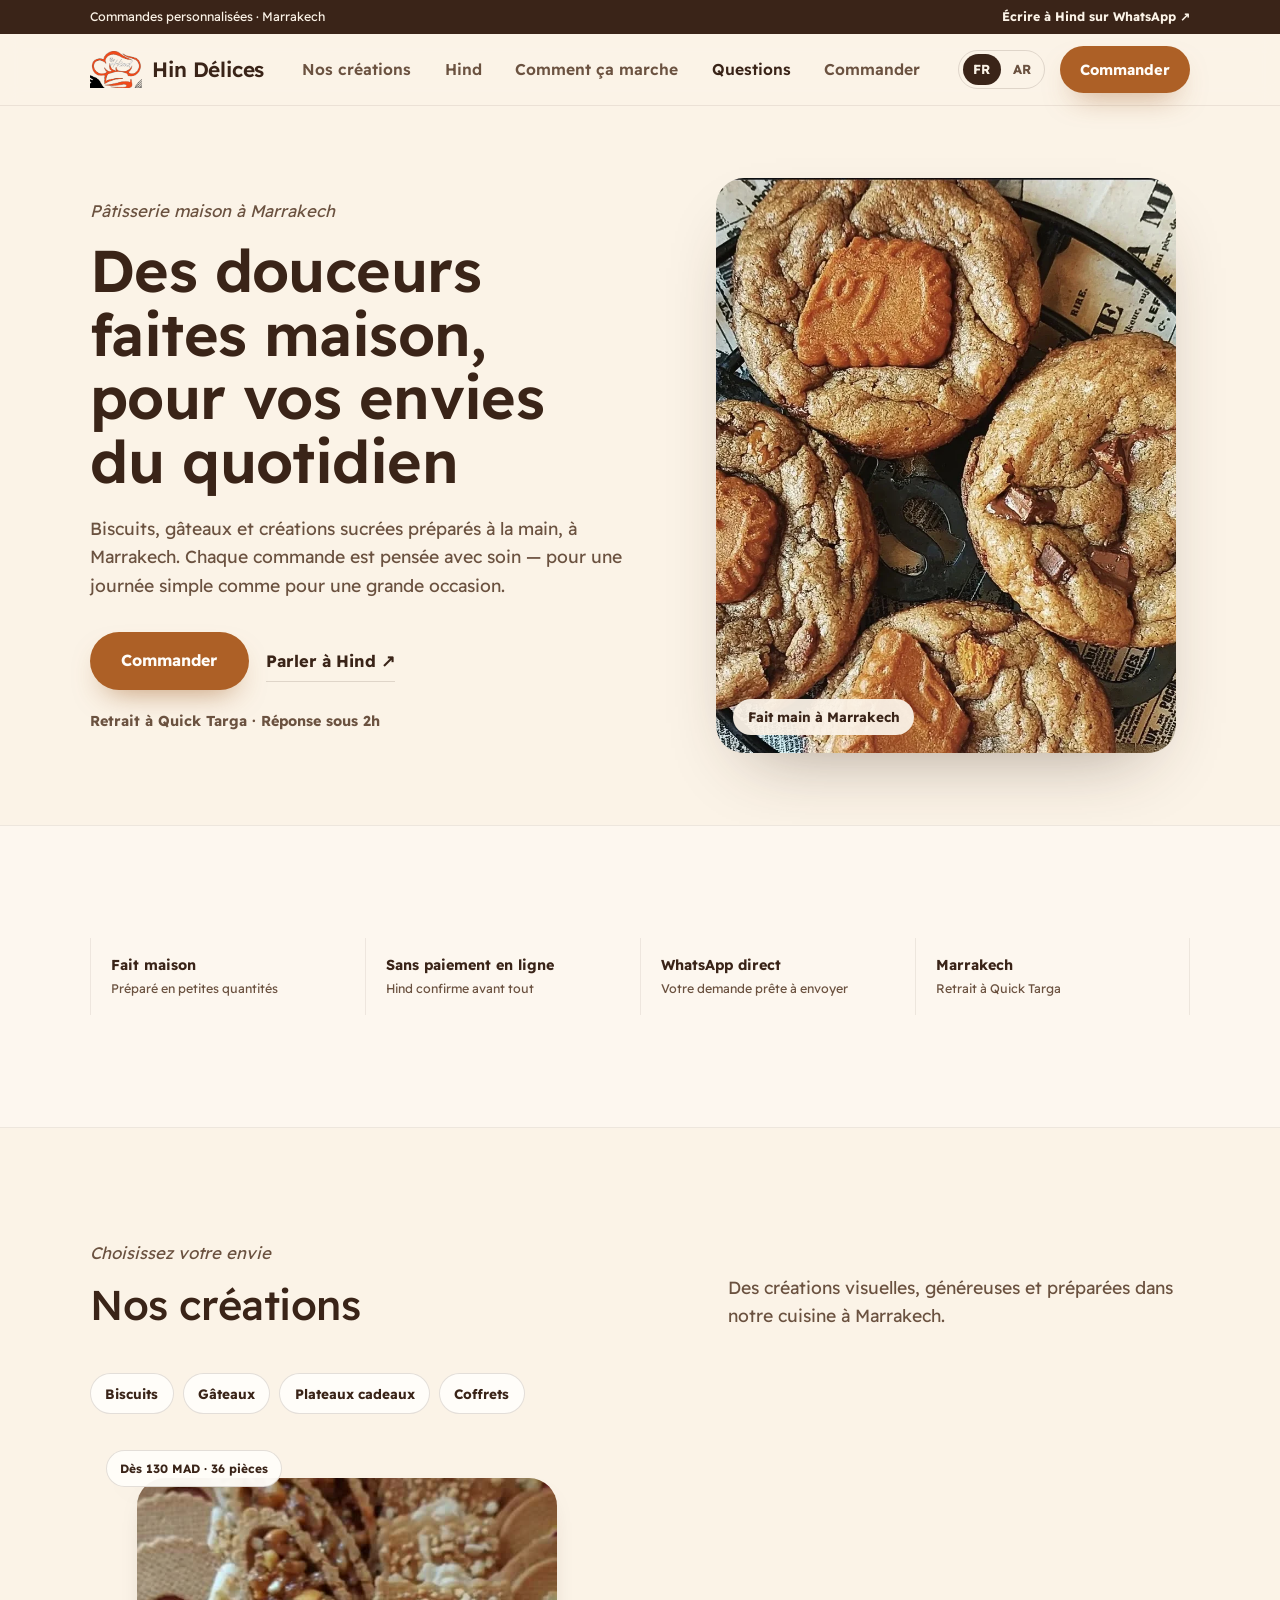
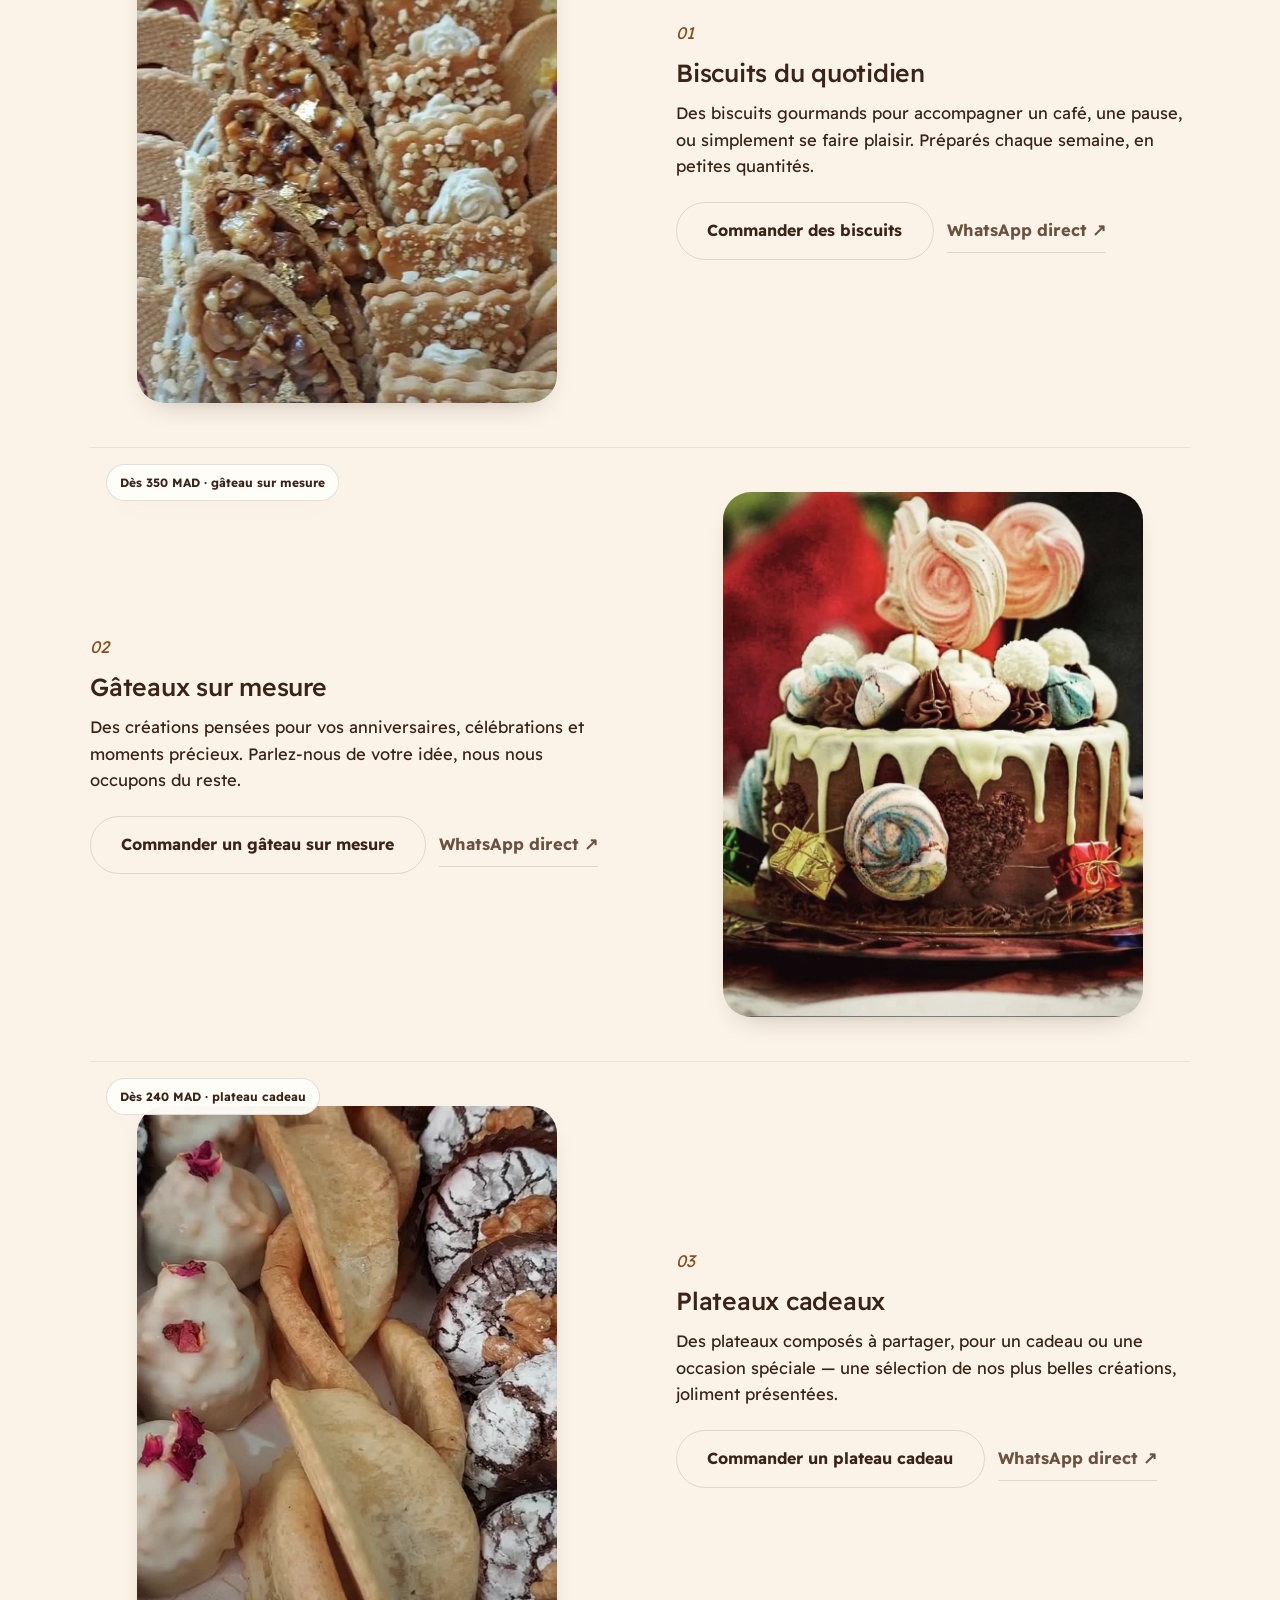
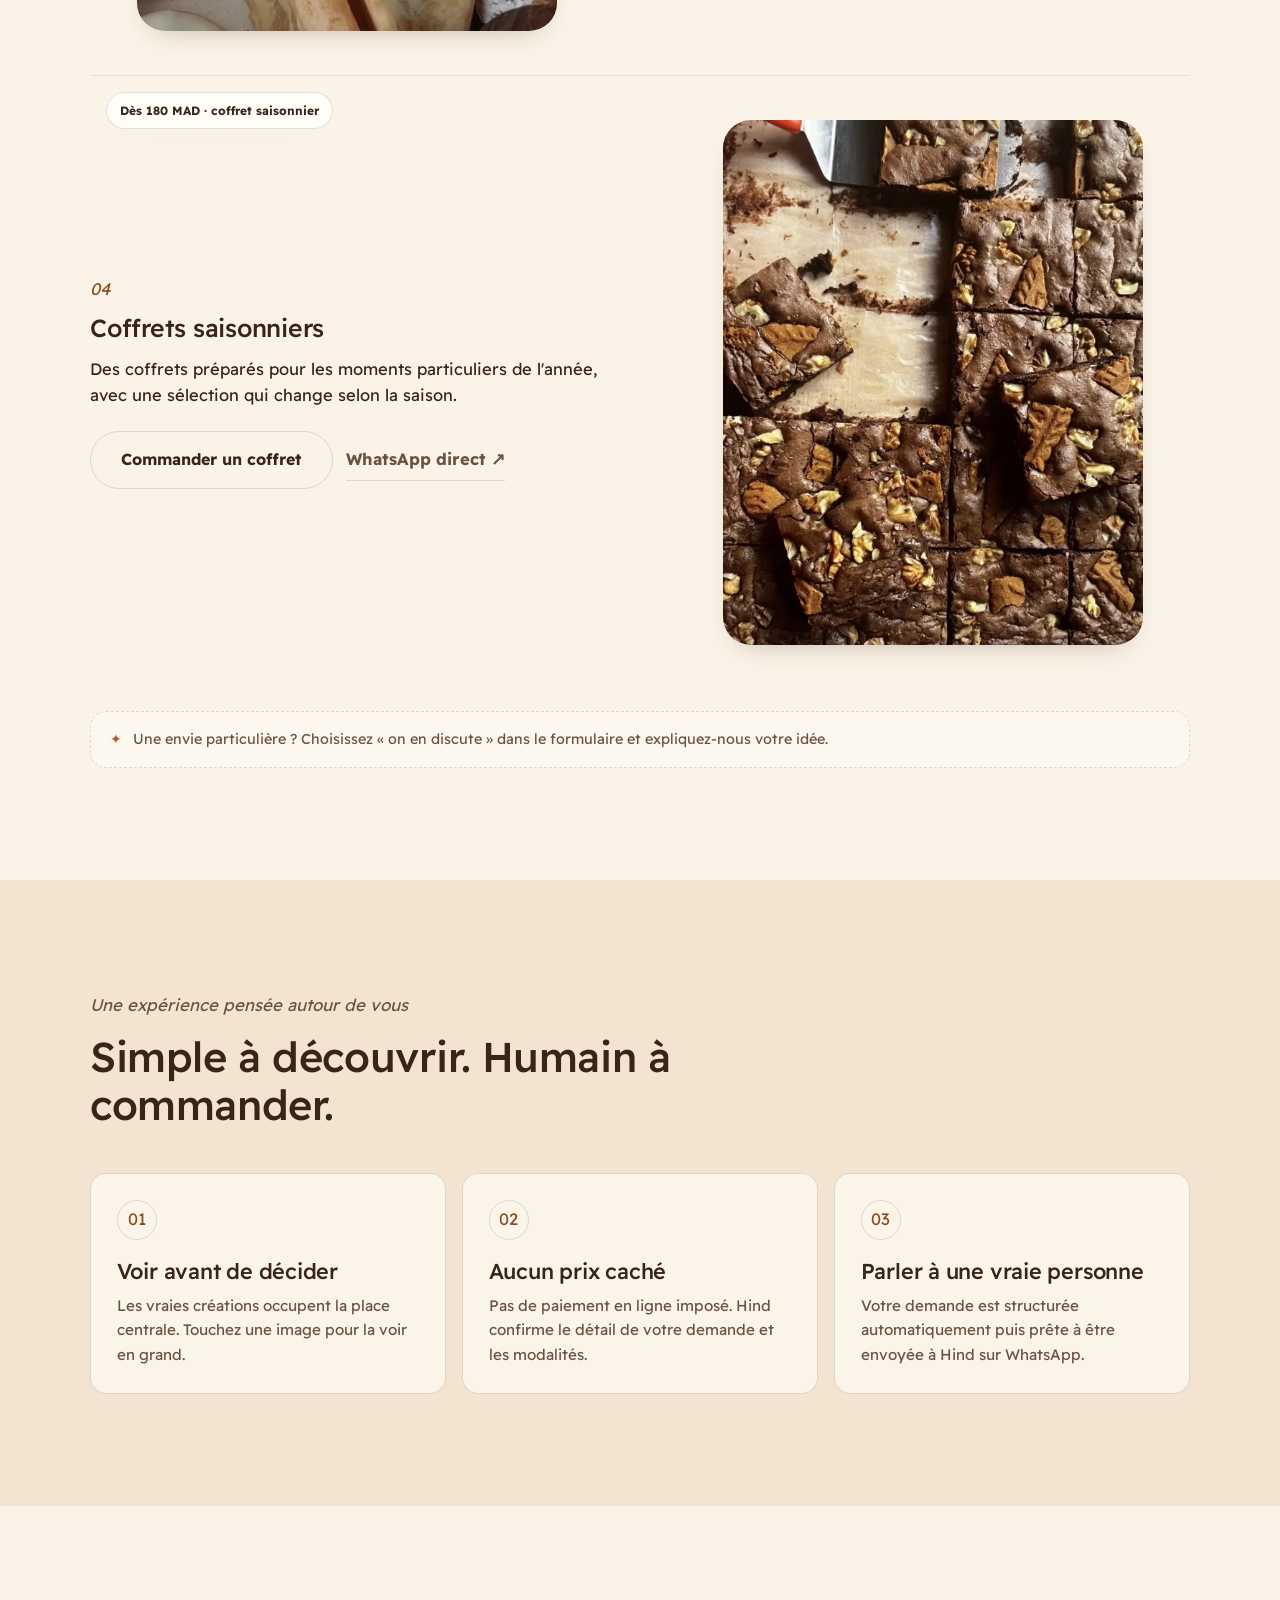
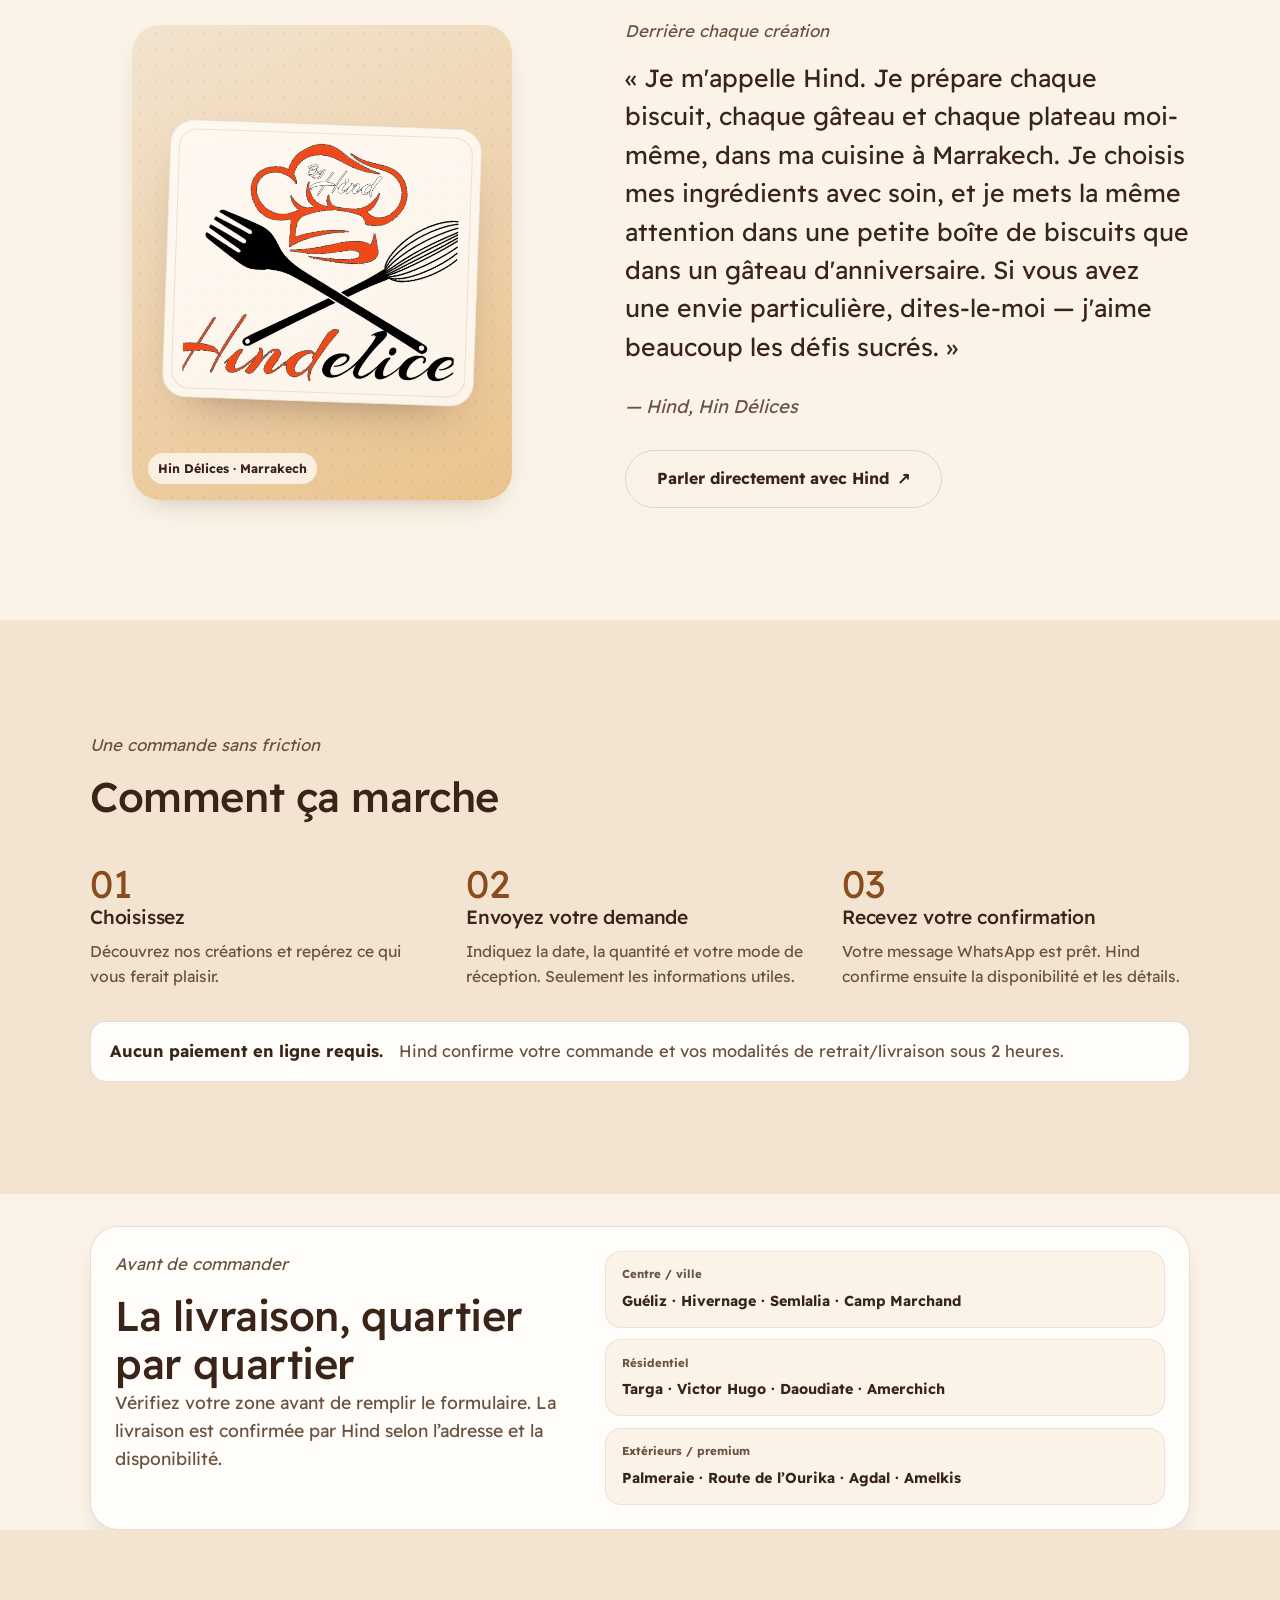
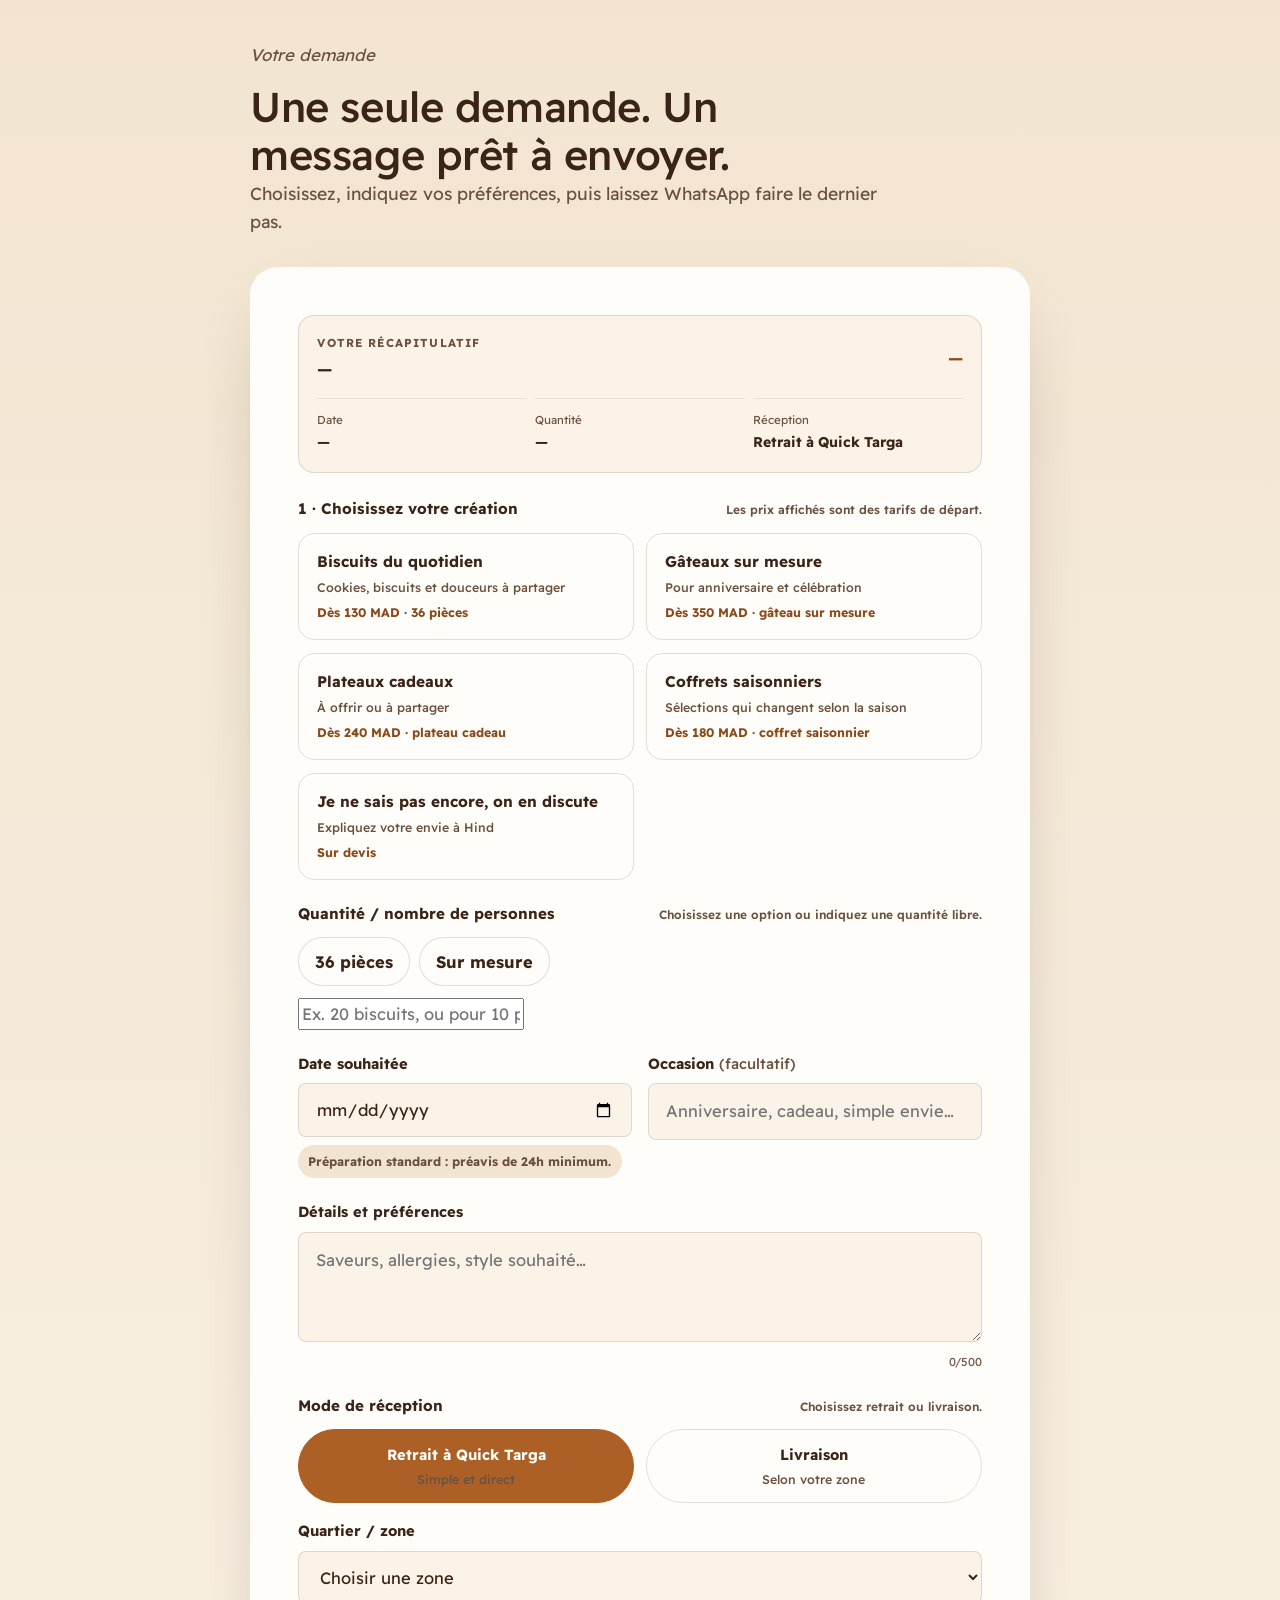
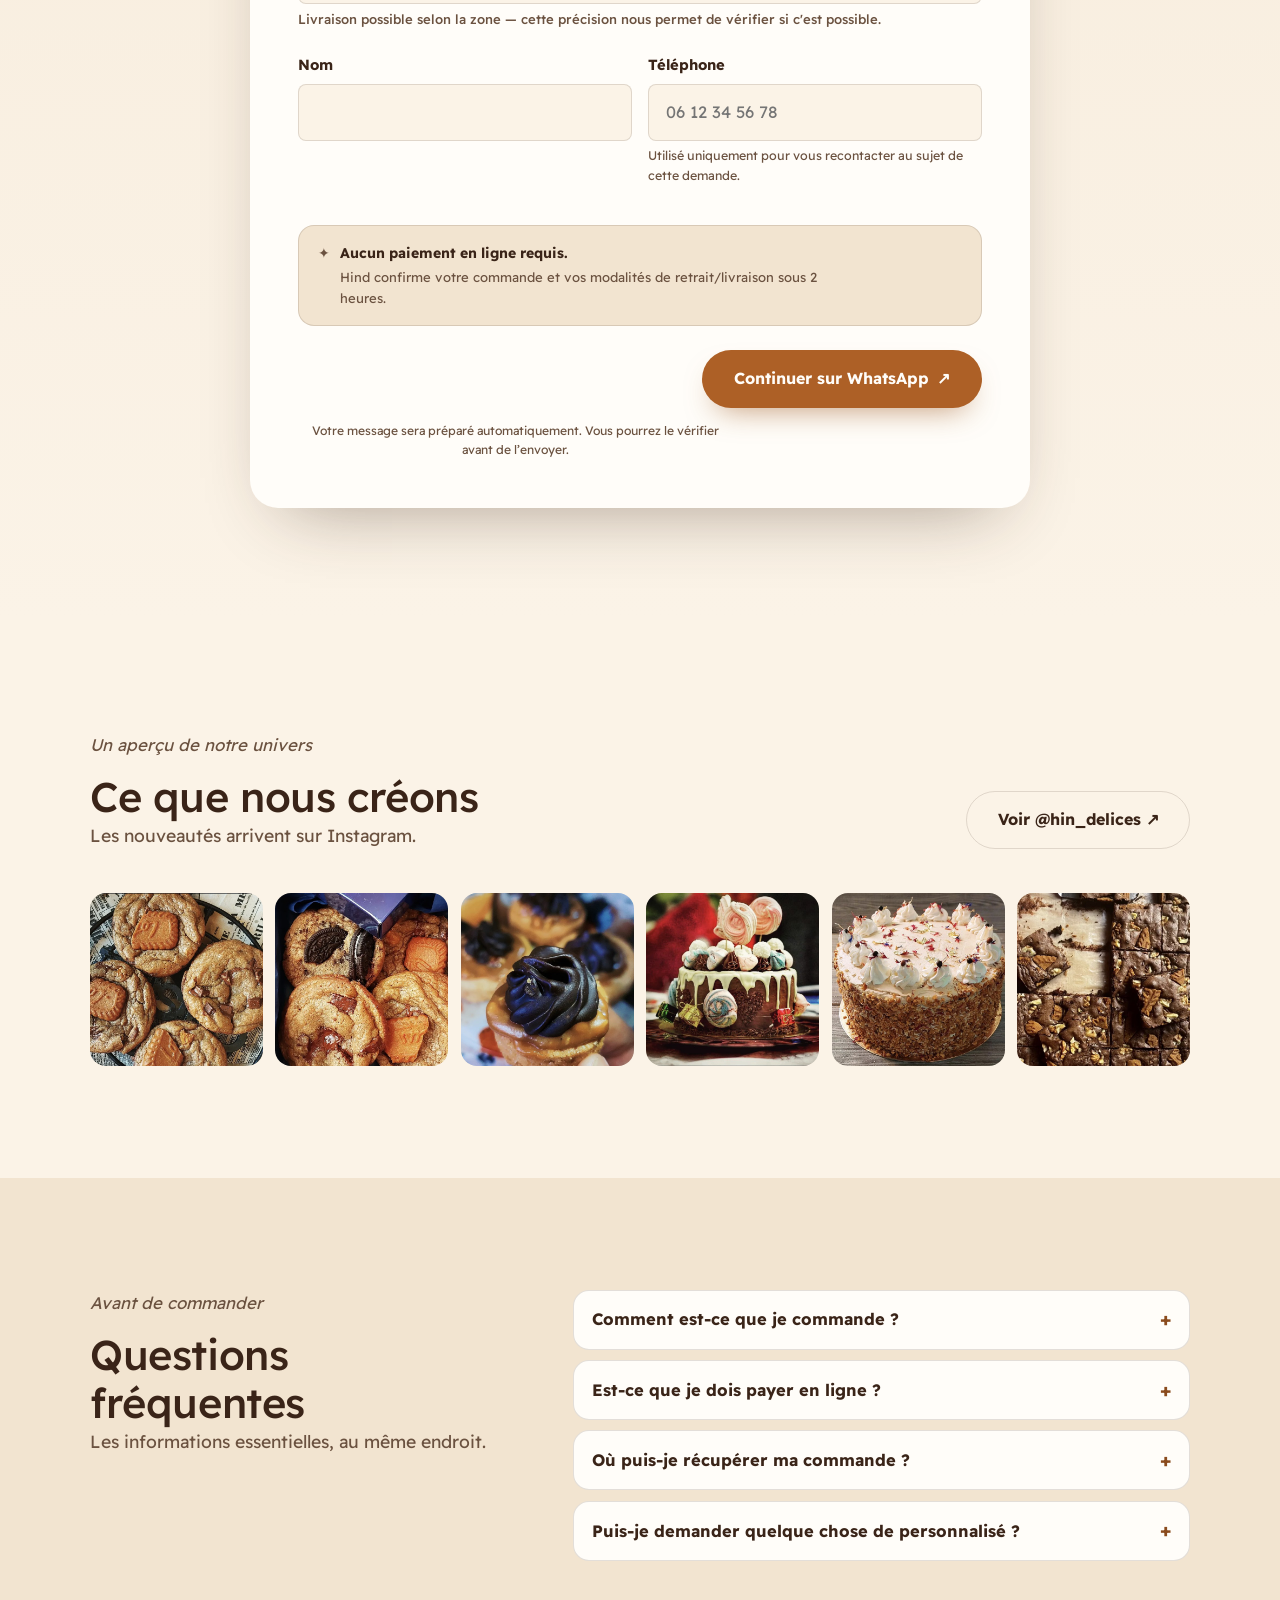
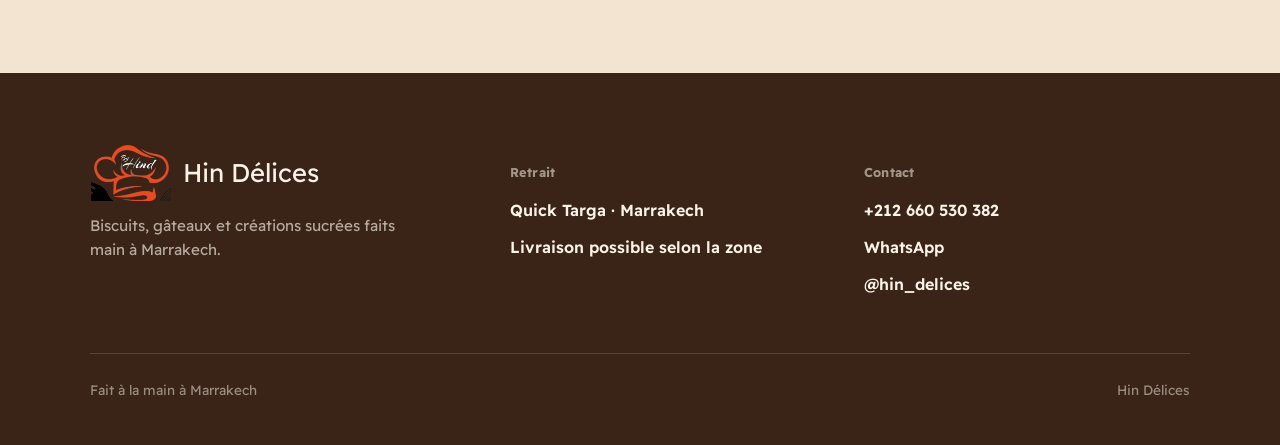
==== current/index.html @ 4729c3a4 "Add files via upload" ====
<!DOCTYPE html>
<html lang="fr" dir="ltr">
<head>
<meta charset="UTF-8">
<meta name="viewport" content="width=device-width, initial-scale=1, viewport-fit=cover">
<title>Hin Délices — Pâtisserie maison à Marrakech</title>
<meta name="description" content="Biscuits, gâteaux sur mesure et plateaux cadeaux faits maison à Marrakech. Commandez en quelques étapes, puis échangez directement avec Hind sur WhatsApp.">
<meta name="theme-color" content="#FBF3E7">
<meta name="color-scheme" content="light">
<meta name="order-form-endpoint" content="">

<meta property="og:type" content="website">
<meta property="og:site_name" content="Hin Délices">
<meta property="og:title" content="Hin Délices — Pâtisserie maison à Marrakech">
<meta property="og:description" content="Des créations faites main à Marrakech. Commandez en quelques étapes et confirmez avec Hind sur WhatsApp.">
<meta property="og:image" content="images/hero-cookies.jpg">
<meta property="og:locale" content="fr_FR">
<meta name="twitter:card" content="summary_large_image">

<link rel="icon" type="image/png" href="images/hind-delices-mark.png">
<link rel="apple-touch-icon" href="images/hind-delices-mark.png">
<link rel="preconnect" href="https://fonts.googleapis.com">
<link rel="preconnect" href="https://fonts.gstatic.com" crossorigin>
<link rel="stylesheet" href="https://fonts.googleapis.com/css2?family=Readex+Pro:wght@400;500;600;700&display=swap">
<link rel="stylesheet" href="styles.css">

<script type="application/ld+json">
{
  "@context":"https://schema.org",
  "@type":"Bakery",
  "name":"Hin Délices",
  "image":"images/hero-cookies.jpg",
  "telephone":"+212660530382",
  "address":{"@type":"PostalAddress","addressLocality":"Marrakech","addressCountry":"MA"},
  "servesCuisine":"Pâtisserie marocaine et française",
  "sameAs":["https://www.instagram.com/hin_delices"]
}
</script>
</head>
<body>
<a href="#main" class="skip-link" data-i18n="skipLink">Aller au contenu</a>

<div class="topbar" role="region" aria-label="Informations importantes">
  <div class="container topbar-inner">
    <span data-i18n="topbarText">Commandes personnalisées · Marrakech</span>
    <a href="https://wa.me/212660530382" target="_blank" rel="noopener noreferrer" data-i18n="topbarCta">Écrire à Hind sur WhatsApp ↗</a>
  </div>
</div>

<header class="site-header">
  <div class="container header-inner">
    <a href="#home" class="logo" aria-label="Hin Délices — retour à l'accueil">
      <picture class="logo-mark">
        <source srcset="images/hind-delices-mark.webp" type="image/webp">
        <img src="images/hind-delices-mark.png" alt="" width="78" height="54" decoding="async">
      </picture>
      <span class="logo-name">Hin Délices</span>
    </a>

    <nav class="nav-primary" id="primaryNav" aria-label="Navigation principale">
      <a href="#menu" data-i18n="navMenu">Nos créations</a>
      <a href="#hind" data-i18n="navHind">Hind</a>
      <a href="#how" data-i18n="navHow">Comment ça marche</a>
      <a href="#faq" data-i18n="navFaq">Questions</a>
      <a href="#order" data-i18n="navOrder">Commander</a>
    </nav>

    <div class="header-actions">
      <div class="lang-switch" role="group" aria-label="Langue / Language">
        <button type="button" id="langFr" aria-pressed="true">FR</button>
        <button type="button" id="langAr" aria-pressed="false">AR</button>
      </div>
      <a href="#order" class="btn btn-primary btn-sm header-order" data-i18n="navOrder">Commander</a>
      <button type="button" class="menu-toggle" id="menuToggle" aria-expanded="false" aria-controls="primaryNav" aria-label="Ouvrir le menu">
        <span></span><span></span><span></span>
      </button>
    </div>
  </div>
</header>

<main id="main">

  <section class="hero" id="home">
    <div class="container hero-grid">
      <div class="hero-copy">
        <p class="eyebrow hero-fade d1" data-i18n="heroEyebrow">Pâtisserie maison à Marrakech</p>
        <h1 class="hero-fade d2" data-i18n="heroTitle">Des douceurs faites maison, pour vos envies du quotidien</h1>
        <p class="lede hero-fade d2" data-i18n="heroBody">Biscuits, gâteaux et créations sucrées préparés à la main, à Marrakech. Chaque commande est pensée avec soin — pour une journée simple comme pour une grande occasion.</p>
        <div class="hero-cta-row hero-fade d3">
          <a href="#order" class="btn btn-primary btn-large" data-i18n="heroCta">Commander</a>
          <a class="text-link" href="https://wa.me/212660530382" target="_blank" rel="noopener noreferrer">
            <span data-i18n="heroWhatsApp">Parler à Hind</span> <span aria-hidden="true">↗</span>
          </a>
        </div>
        <p class="hero-meta hero-fade d3" data-i18n="heroMeta">Retrait à Quick Targa · Réponse sous 2h</p>
      </div>

      <div class="hero-media hero-fade d3">
        <div class="frame image-hover-target">
          <picture>
            <source srcset="images/hero-cookies.webp" type="image/webp">
            <img src="images/hero-cookies.jpg" alt="Assortiment de cookies et biscuits faits maison sur un plateau" loading="eager" fetchpriority="high" decoding="async" width="839" height="1049">
          </picture>
          <button type="button" class="image-expand" data-lightbox="images/hero-cookies.jpg" aria-label="Voir les biscuits en grand"><span aria-hidden="true">⌕</span></button>
        </div>
        <span class="tag" data-i18n="heroTag">Fait main à Marrakech</span>
      </div>
    </div>
  </section>

  <section class="trust-strip" aria-label="Engagements Hin Délices">
    <div class="container trust-grid">
      <div class="trust-item"><strong data-i18n="trust1Title">Fait maison</strong><span data-i18n="trust1Body">Préparé en petites quantités</span></div>
      <div class="trust-item"><strong data-i18n="trust2Title">Sans paiement en ligne</strong><span data-i18n="trust2Body">Hind confirme avant tout</span></div>
      <div class="trust-item"><strong data-i18n="trust3Title">WhatsApp direct</strong><span data-i18n="trust3Body">Votre demande prête à envoyer</span></div>
      <div class="trust-item"><strong data-i18n="trust4Title">Marrakech</strong><span data-i18n="trust4Body">Retrait à Quick Targa</span></div>
    </div>
  </section>

  <section id="menu">
    <div class="container">
      <div class="section-head section-head-with-kicker">
        <div>
          <p class="eyebrow" data-i18n="menuKicker">Choisissez votre envie</p>
          <h2 data-i18n="menuTitle">Nos créations</h2>
        </div>
        <p class="lede" data-i18n="menuSubtitle">Des créations visuelles, généreuses et préparées dans notre cuisine à Marrakech.</p>
      </div>

      <div class="jump-pills" aria-label="Accès rapide aux catégories">
        <a href="#cat-biscuits" data-i18n="jumpBiscuits">Biscuits</a>
        <a href="#cat-gateaux" data-i18n="jumpGateaux">Gâteaux</a>
        <a href="#cat-plateaux" data-i18n="jumpPlateaux">Plateaux cadeaux</a>
        <a href="#cat-coffrets" data-i18n="jumpCoffrets">Coffrets</a>
      </div>

      <div class="menu-list">
        <article class="menu-row" id="cat-biscuits">
          <span class="price-badge" data-i18n="cat1Price">Dès 130 MAD · 36 pièces</span>
          <div class="menu-row-media media-hover-target">
            <video class="ux-video menu-video" data-autoplay-on-view muted playsinline loop preload="none" poster="images/video-hero-poster.jpg" aria-label="Aperçu vidéo des biscuits et douceurs Hin Délices" data-i18n-aria="videoPlayLabel">
              <source src="videos/plateaux-preview.mp4" type="video/mp4">
              <img src="images/cat-biscuits.jpg" alt="Assortiment de cookies et biscuits maison présenté dans un coffret" width="900" height="1125">
            </video>
            <button type="button" class="media-expand" data-lightbox-type="video" data-lightbox-video="videos/plateaux-preview.mp4" data-lightbox-poster="images/video-hero-poster.jpg" aria-label="Voir les biscuits en vidéo" data-i18n-aria="videoOpenLabel"><span aria-hidden="true">▶</span></button>
          </div>
          <div class="menu-row-copy">
            <span class="index">01</span>
            <h3 data-i18n="cat1Title">Biscuits du quotidien</h3>
            <p data-i18n="cat1Body">Des biscuits gourmands pour accompagner un café, une pause, ou simplement se faire plaisir. Préparés chaque semaine, en petites quantités.</p>
            <div class="menu-cta-row"><button type="button" class="btn btn-ghost order-trigger" data-category="Biscuits du quotidien" data-i18n="cat1Cta">Commander des biscuits</button><a class="menu-chat-link" href="https://wa.me/212660530382" target="_blank" rel="noopener noreferrer" data-i18n="quickWhatsApp">WhatsApp direct ↗</a></div>
          </div>
        </article>

        <article class="menu-row flip" id="cat-gateaux">
          <span class="price-badge" data-i18n="cat2Price">Dès 350 MAD · gâteau sur mesure</span>
          <div class="menu-row-media image-hover-target">
            <button type="button" class="image-expand" data-lightbox="images/cat-gateau.jpg" aria-label="Voir le gâteau en grand"><span aria-hidden="true">⌕</span></button>
            <picture><source srcset="images/cat-gateau.webp" type="image/webp"><img src="images/cat-gateau.jpg" alt="Gâteau maison décoré pour une occasion spéciale" loading="lazy" decoding="async" width="900" height="1125"></picture>
          </div>
          <div class="menu-row-copy">
            <span class="index">02</span>
            <h3 data-i18n="cat2Title">Gâteaux sur mesure</h3>
            <p data-i18n="cat2Body">Des créations pensées pour vos anniversaires, célébrations et moments précieux. Parlez-nous de votre idée, nous nous occupons du reste.</p>
            <div class="menu-cta-row"><button type="button" class="btn btn-ghost order-trigger" data-category="Gâteaux sur mesure" data-i18n="cat2Cta">Commander un gâteau sur mesure</button><a class="menu-chat-link" href="https://wa.me/212660530382" target="_blank" rel="noopener noreferrer" data-i18n="quickWhatsApp">WhatsApp direct ↗</a></div>
          </div>
        </article>

        <article class="menu-row" id="cat-plateaux">
          <span class="price-badge" data-i18n="cat3Price">Dès 240 MAD · plateau cadeau</span>
          <div class="menu-row-media media-hover-target">
            <video class="ux-video menu-video" data-autoplay-on-view muted playsinline loop preload="none" poster="images/video-biscuits-poster.jpg" aria-label="Aperçu vidéo d'un assortiment de biscuits pour offrir" data-i18n-aria="videoPlayLabel">
              <source src="videos/biscuits-preview.mp4" type="video/mp4">
              <img src="images/cat-plateau.jpg" alt="Coffret de biscuits maison assortis, prêt à offrir" width="900" height="1125">
            </video>
            <button type="button" class="media-expand" data-lightbox-type="video" data-lightbox-video="videos/biscuits-preview.mp4" data-lightbox-poster="images/video-biscuits-poster.jpg" aria-label="Voir le plateau en vidéo" data-i18n-aria="videoOpenLabel"><span aria-hidden="true">▶</span></button>
          </div>
          <div class="menu-row-copy">
            <span class="index">03</span>
            <h3 data-i18n="cat3Title">Plateaux cadeaux</h3>
            <p data-i18n="cat3Body">Des plateaux composés à partager, pour un cadeau ou une occasion spéciale — une sélection de nos plus belles créations, joliment présentées.</p>
            <div class="menu-cta-row"><button type="button" class="btn btn-ghost order-trigger" data-category="Plateaux cadeaux" data-i18n="cat3Cta">Commander un plateau cadeau</button><a class="menu-chat-link" href="https://wa.me/212660530382" target="_blank" rel="noopener noreferrer" data-i18n="quickWhatsApp">WhatsApp direct ↗</a></div>
          </div>
        </article>

        <article class="menu-row flip" id="cat-coffrets">
          <span class="price-badge" data-i18n="cat4Price">Dès 180 MAD · coffret saisonnier</span>
          <div class="menu-row-media image-hover-target">
            <button type="button" class="image-expand" data-lightbox="images/cat-brownies.jpg" aria-label="Voir les brownies en grand"><span aria-hidden="true">⌕</span></button>
            <picture><source srcset="images/cat-brownies.webp" type="image/webp"><img src="images/cat-brownies.jpg" alt="Brownies maison généreux aux noix et morceaux de biscuit" loading="lazy" decoding="async" width="900" height="1125"></picture>
          </div>
          <div class="menu-row-copy">
            <span class="index">04</span>
            <h3 data-i18n="cat4Title">Coffrets saisonniers</h3>
            <p data-i18n="cat4Body">Des coffrets préparés pour les moments particuliers de l'année, avec une sélection qui change selon la saison.</p>
            <div class="menu-cta-row"><button type="button" class="btn btn-ghost order-trigger" data-category="Coffrets saisonniers" data-i18n="cat4Cta">Commander un coffret</button><a class="menu-chat-link" href="https://wa.me/212660530382" target="_blank" rel="noopener noreferrer" data-i18n="quickWhatsApp">WhatsApp direct ↗</a></div>
          </div>
        </article>
      </div>

      <div class="category-note">
        <span aria-hidden="true">✦</span>
        <span data-i18n="categoryNote">Une envie particulière ? Choisissez « on en discute » dans le formulaire et expliquez-nous votre idée.</span>
      </div>
    </div>
  </section>

  <section class="values-section bg-deep">
    <div class="container">
      <div class="section-head">
        <p class="eyebrow" data-i18n="valuesKicker">Une expérience pensée autour de vous</p>
        <h2 data-i18n="valuesTitle">Simple à découvrir. Humain à commander.</h2>
      </div>
      <div class="values-grid">
        <article class="value-card"><span class="value-icon" aria-hidden="true">01</span><h3 data-i18n="value1Title">Voir avant de décider</h3><p data-i18n="value1Body">Les vraies créations occupent la place centrale. Touchez une image pour la voir en grand.</p></article>
        <article class="value-card"><span class="value-icon" aria-hidden="true">02</span><h3 data-i18n="value2Title">Aucun prix caché</h3><p data-i18n="value2Body">Pas de paiement en ligne imposé. Hind confirme le détail de votre demande et les modalités.</p></article>
        <article class="value-card"><span class="value-icon" aria-hidden="true">03</span><h3 data-i18n="value3Title">Parler à une vraie personne</h3><p data-i18n="value3Body">Votre demande est structurée automatiquement puis prête à être envoyée à Hind sur WhatsApp.</p></article>
      </div>
    </div>
  </section>

  <section id="hind">
    <div class="container">
      <div class="hind-grid">
        <div class="hind-portrait" aria-hidden="true">
          <div class="hind-logo-plaque"><picture><source srcset="images/hind-delices-logo.webp" type="image/webp"><img src="images/hind-delices-logo.png" alt="" width="420" height="368" loading="lazy" decoding="async"></picture></div>
          <span class="portrait-caption">Hin Délices · Marrakech</span>
        </div>
        <div class="hind-copy">
          <p class="eyebrow" data-i18n="hindEyebrow">Derrière chaque création</p>
          <blockquote data-i18n="hindBody">« Je m'appelle Hind. Je prépare chaque biscuit, chaque gâteau et chaque plateau moi-même, dans ma cuisine à Marrakech. Je choisis mes ingrédients avec soin, et je mets la même attention dans une petite boîte de biscuits que dans un gâteau d'anniversaire. Si vous avez une envie particulière, dites-le-moi — j'aime beaucoup les défis sucrés. »</blockquote>
          <p class="hind-sign" data-i18n="hindSign">— Hind, Hin Délices</p>
          <div class="hind-actions">
            <a class="btn btn-ghost" href="https://wa.me/212660530382" target="_blank" rel="noopener noreferrer"><span data-i18n="hindCta">Parler directement avec Hind</span> ↗</a>
          </div>
        </div>
      </div>
    </div>
  </section>

  <section id="how" class="bg-deep">
    <div class="container">
      <div class="section-head">
        <p class="eyebrow" data-i18n="howKicker">Une commande sans friction</p>
        <h2 data-i18n="howTitle">Comment ça marche</h2>
      </div>
      <div class="steps">
        <div class="step"><span class="step-num">01</span><h3 data-i18n="how1Title">Choisissez</h3><p data-i18n="how1Body">Découvrez nos créations et repérez ce qui vous ferait plaisir.</p></div>
        <div class="step"><span class="step-num">02</span><h3 data-i18n="how2Title">Envoyez votre demande</h3><p data-i18n="how2Body">Indiquez la date, la quantité et votre mode de réception. Seulement les informations utiles.</p></div>
        <div class="step"><span class="step-num">03</span><h3 data-i18n="how3Title">Recevez votre confirmation</h3><p data-i18n="how3Body">Votre message WhatsApp est prêt. Hind confirme ensuite la disponibilité et les détails.</p></div>
      </div>
      <div class="how-reassurance"><strong data-i18n="reassureShort">Aucun paiement en ligne requis.</strong><span data-i18n="reassureLong">Hind confirme votre commande et vos modalités de retrait/livraison sous 2 heures.</span></div>
    </div>
  </section>


  <section class="delivery-zones-section" id="zones">
    <div class="container">
      <div class="delivery-zones-card">
        <div>
          <p class="eyebrow" data-i18n="zonesKicker">Avant de commander</p>
          <h2 data-i18n="zonesTitle">La livraison, quartier par quartier</h2>
          <p class="lede" data-i18n="zonesSubtitle">Vérifiez votre zone avant de remplir le formulaire. La livraison est confirmée par Hind selon l’adresse et la disponibilité.</p>
        </div>
        <div class="zone-groups">
          <div class="zone-group"><span data-i18n="zoneCentral">Centre / ville</span><strong>Guéliz · Hivernage · Semlalia · Camp Marchand</strong></div>
          <div class="zone-group"><span data-i18n="zoneResidential">Résidentiel</span><strong>Targa · Victor Hugo · Daoudiate · Amerchich</strong></div>
          <div class="zone-group"><span data-i18n="zoneOutskirts">Extérieurs / premium</span><strong>Palmeraie · Route de l’Ourika · Agdal · Amelkis</strong></div>
        </div>
      </div>
    </div>
  </section>

  <section id="order" class="order-section">
    <div class="container">
      <div class="order-wrap order-wrap-single">
        <div class="section-head order-section-head">
          <p class="eyebrow" data-i18n="orderKicker">Votre demande</p>
          <h2 data-i18n="orderTitleSingle">Une seule demande. Un message prêt à envoyer.</h2>
          <p class="lede" data-i18n="orderSubtitleSingle">Choisissez, indiquez vos préférences, puis laissez WhatsApp faire le dernier pas.</p>
        </div>
        <div class="order-card">
          <form id="orderForm" novalidate>
            <fieldset class="form-step active single-order-step" data-step="1">
              <legend class="visually-hidden">Votre demande Hin Délices</legend>
              <div class="summary-card summary-card-inline" id="orderSummary" aria-label="Récapitulatif de la demande" aria-live="polite">
                <div class="summary-top"><div><p class="summary-kicker" data-i18n="summaryKicker">Votre récapitulatif</p><strong id="summaryCategory">—</strong></div><span class="summary-price" id="summaryPrice">—</span></div>
                <dl class="summary-list"><div><dt data-i18n="summaryDate">Date</dt><dd id="summaryDate">—</dd></div><div><dt data-i18n="summaryQty">Quantité</dt><dd id="summaryQty">—</dd></div><div><dt data-i18n="summaryMode">Réception</dt><dd id="summaryMode">—</dd></div></dl>
              </div>

              <div class="field-block">
                <div class="field-heading"><label data-i18n="fieldCategoryLabel">1 · Choisissez votre création</label><span class="field-heading-note" data-i18n="fieldCategoryNote">Les prix affichés sont des tarifs de départ.</span></div>
                <div class="cat-grid" role="radiogroup" aria-required="true" aria-label="Catégorie">
                  <label class="cat-option"><input type="radio" name="categorie" value="Biscuits du quotidien" required><span><b data-i18n="cat1Title">Biscuits du quotidien</b><small data-i18n="cat1Mini">Cookies, biscuits et douceurs à partager</small><em data-i18n="cat1Price">Dès 130 MAD · 36 pièces</em></span></label>
                  <label class="cat-option"><input type="radio" name="categorie" value="Gâteaux sur mesure"><span><b data-i18n="cat2Title">Gâteaux sur mesure</b><small data-i18n="cat2Mini">Pour anniversaire et célébration</small><em data-i18n="cat2Price">Dès 350 MAD · gâteau sur mesure</em></span></label>
                  <label class="cat-option"><input type="radio" name="categorie" value="Plateaux cadeaux"><span><b data-i18n="cat3Title">Plateaux cadeaux</b><small data-i18n="cat3Mini">À offrir ou à partager</small><em data-i18n="cat3Price">Dès 240 MAD · plateau cadeau</em></span></label>
                  <label class="cat-option"><input type="radio" name="categorie" value="Coffrets saisonniers"><span><b data-i18n="cat4Title">Coffrets saisonniers</b><small data-i18n="cat4Mini">Sélections qui changent selon la saison</small><em data-i18n="cat4Price">Dès 180 MAD · coffret saisonnier</em></span></label>
                  <label class="cat-option cat-option-wide"><input type="radio" name="categorie" value="À discuter"><span><b data-i18n="catUnsure">Je ne sais pas encore, on en discute</b><small data-i18n="catUnsureMini">Expliquez votre envie à Hind</small><em data-i18n="priceQuote">Sur devis</em></span></label>
                </div>
              </div>

              <div class="field-block">
                <div class="field-heading"><label for="quantite" data-i18n="fieldQty">2 · Quantité / format</label><span class="field-heading-note" data-i18n="fieldQtyNote">Choisissez une option ou indiquez une quantité libre.</span></div>
                <div class="quantity-chips" id="quantityChips" role="group" aria-label="Quantité rapide">
                  <button type="button" class="quantity-chip" data-quantity="36 biscuits sablés" data-price="130 MAD" data-i18n="qty36">36 pièces</button>
                  <button type="button" class="quantity-chip" data-quantity="Sur mesure" data-price="Sur devis" data-i18n="qtyCustom">Sur mesure</button>
                </div>
                <input type="text" id="quantite" name="quantite" required inputmode="numeric" autocomplete="off" data-i18n-placeholder="fieldQtyPh" placeholder="Ex. 20 biscuits, ou pour 10 personnes">
              </div>

              <div class="order-fields-grid">
                <div class="field"><label for="dateSouhaitee" data-i18n="fieldDate">3 · Date souhaitée</label><input type="date" id="dateSouhaitee" name="date" required autocomplete="off" aria-describedby="dateHint"><span class="field-help" id="dateHint" data-i18n="dateHelpStandard">Préparation standard : préavis de 24h minimum.</span></div>
                <div class="field"><label for="occasion"><span data-i18n="fieldOccasion">Occasion</span> <span class="optional" data-i18n="optional">(facultatif)</span></label><input type="text" id="occasion" name="occasion" maxlength="120" data-i18n-placeholder="fieldOccasionPh" placeholder="Anniversaire, cadeau, simple envie…"></div>
              </div>

              <div class="field"><label for="details" data-i18n="fieldDetails">Détails et préférences</label><textarea id="details" name="details" maxlength="500" data-i18n-placeholder="fieldDetailsPh" placeholder="Saveurs, allergies, style souhaité…"></textarea><span class="field-counter" id="detailsCounter">0/500</span></div>

              <div class="field-block logistics-block">
                <div class="field-heading"><label data-i18n="fieldFulfillment">4 · Mode de réception</label><span class="field-heading-note" data-i18n="deliveryHintShort">Choisissez retrait ou livraison.</span></div>
                <div class="choice-grid" id="mode" role="radiogroup" aria-labelledby="fulfillmentLabel">
                  <label class="radio-pill"><input type="radio" name="mode" value="Retrait" checked><span><b data-i18n="fulfillmentPickup">Retrait à Quick Targa</b><small data-i18n="pickupMini">Simple et direct</small></span></label>
                  <label class="radio-pill"><input type="radio" name="mode" value="Livraison"><span><b data-i18n="fulfillmentDelivery">Livraison</b><small data-i18n="deliveryMini">Selon votre zone</small></span></label>
                </div>
                <span id="fulfillmentLabel" class="visually-hidden" data-i18n="fieldFulfillment">Mode de réception</span>
                <div class="field delivery-zone-field" id="deliveryExtra">
                  <label for="quartier" data-i18n="fieldNeighborhood">Quartier / zone</label>
                  <select id="quartier" name="quartier" aria-describedby="deliveryHint">
                    <option value="" data-i18n="zonePlaceholder">Choisir une zone</option>
                    <optgroup label="Centre / ville" data-i18n-label="zoneCentral"><option>Guéliz</option><option>Hivernage</option><option>Semlalia</option><option>Camp Marchand</option></optgroup>
                    <optgroup label="Résidentiel" data-i18n-label="zoneResidential"><option>Targa</option><option>Victor Hugo</option><option>Daoudiate</option><option>Amerchich</option></optgroup>
                    <optgroup label="Extérieurs / premium" data-i18n-label="zoneOutskirts"><option>Palmeraie</option><option>Route de l’Ourika</option><option>Agdal</option><option>Amelkis</option></optgroup>
                    <option value="Autre" data-i18n="zoneOther">Autre zone</option>
                  </select>
                  <span class="hint" id="deliveryHint" data-i18n="deliveryHint">Livraison possible selon la zone — cette précision nous permet de vérifier si c'est possible.</span>
                </div>
              </div>

              <div class="order-fields-grid contact-grid">
                <div class="field"><label for="nom" data-i18n="fieldName">Nom</label><input type="text" id="nom" name="nom" autocomplete="name" required maxlength="100"></div>
                <div class="field"><label for="telephone" data-i18n="fieldPhone">Téléphone</label><input type="tel" id="telephone" name="telephone" autocomplete="tel" inputmode="tel" required maxlength="20" data-i18n-placeholder="fieldPhonePh" placeholder="06 12 34 56 78"><span class="field-help" data-i18n="phoneHelp">Utilisé uniquement pour vous recontacter au sujet de cette demande.</span></div>
              </div>

              <div class="reassure reassure-strong"><span aria-hidden="true">✦</span><div><strong data-i18n="reassureShort">Aucun paiement en ligne requis.</strong><p data-i18n="reassureLong">Hind confirme votre commande et vos modalités de retrait/livraison sous 2 heures.</p></div></div>
              <div class="form-actions single-submit-row"><button type="submit" class="btn btn-primary btn-submit" id="submitBtn"><span data-i18n="btnSubmit">Continuer sur WhatsApp</span><span aria-hidden="true">↗</span></button></div>
              <p class="form-msg" id="err1" role="alert" aria-live="assertive" tabindex="-1" hidden data-i18n="err1">Merci de compléter les informations demandées.</p>
              <p class="form-footnote" data-i18n="formFootnote">Votre message sera préparé automatiquement. WhatsApp s’ouvrira avec votre demande prête à vérifier.</p>
            </fieldset>
          </form>
        </div>
      </div>
    </div>
  </section>

  <section id="instagram">
    <div class="container">
      <div class="ig-head"><div class="section-head"><p class="eyebrow" data-i18n="igKicker">Un aperçu de notre univers</p><h2 data-i18n="igTitle">Ce que nous créons</h2><p class="lede" data-i18n="igSubtitle">Les nouveautés arrivent sur Instagram.</p></div><a href="https://instagram.com/hin_delices" target="_blank" rel="noopener noreferrer" class="btn btn-ghost" data-i18n="igCta">Voir @hin_delices ↗</a></div>
      <div class="ig-grid">
        <button class="ig-item" type="button" data-lightbox="images/ig-photo-01.jpg" aria-label="Voir la photo 1"><img src="images/ig-photo-01.jpg" alt="Assortiment de cookies et biscuits maison" loading="lazy" decoding="async" width="640" height="640"></button>
        <button class="ig-item" type="button" data-lightbox="images/ig-photo-02.jpg" aria-label="Voir la photo 2"><img src="images/ig-photo-02.jpg" alt="Cookies et biscuits maison présentés dans un coffret" loading="lazy" decoding="async" width="640" height="640"></button>
        <button class="ig-item" type="button" data-lightbox="images/ig-photo-03.jpg" aria-label="Voir la photo 3"><img src="images/ig-photo-03.jpg" alt="Petite création pâtissière garnie de crème chocolatée" loading="lazy" decoding="async" width="640" height="640"></button>
        <button class="ig-item" type="button" data-lightbox="images/ig-photo-04.jpg" aria-label="Voir la photo 4"><img src="images/ig-photo-04.jpg" alt="Gâteau maison décoré pour une occasion spéciale" loading="lazy" decoding="async" width="640" height="640"></button>
        <button class="ig-item" type="button" data-lightbox="images/ig-photo-05.jpg" aria-label="Voir la photo 5"><img src="images/ig-photo-05.jpg" alt="Gâteau maison aux amandes et à la crème" loading="lazy" decoding="async" width="640" height="640"></button>
        <button class="ig-item" type="button" data-lightbox="images/ig-photo-06.jpg" aria-label="Voir la photo 6"><img src="images/ig-photo-06.jpg" alt="Brownies maison aux noix et morceaux de biscuit" loading="lazy" decoding="async" width="640" height="640"></button>
      </div>
    </div>
  </section>

  <section id="faq" class="bg-deep faq-section">
    <div class="container faq-grid">
      <div class="section-head"><p class="eyebrow" data-i18n="faqKicker">Avant de commander</p><h2 data-i18n="faqTitle">Questions fréquentes</h2><p class="lede" data-i18n="faqSubtitle">Les informations essentielles, au même endroit.</p></div>
      <div class="faq-list">
        <details><summary data-i18n="faq1Q">Comment est-ce que je commande ?</summary><p data-i18n="faq1A">Choisissez une création, renseignez la date et la quantité, puis indiquez vos coordonnées. Votre demande est préparée dans WhatsApp pour que vous puissiez la vérifier avant de l’envoyer.</p></details>
        <details><summary data-i18n="faq2Q">Est-ce que je dois payer en ligne ?</summary><p data-i18n="faq2A">Non. Aucun paiement en ligne n’est demandé avant la confirmation de votre commande.</p></details>
        <details><summary data-i18n="faq3Q">Où puis-je récupérer ma commande ?</summary><p data-i18n="faq3A">Le retrait se fait à Quick Targa, Marrakech. La livraison est possible selon la zone indiquée dans le formulaire.</p></details>
        <details><summary data-i18n="faq4Q">Puis-je demander quelque chose de personnalisé ?</summary><p data-i18n="faq4A">Oui. Choisissez « Je ne sais pas encore, on en discute » et décrivez votre idée dans les détails.</p></details>
      </div>
    </div>
  </section>
</main>

<footer class="site-footer">
  <div class="container">
    <div class="footer-grid">
      <div><a class="footer-brand" href="#home"><img src="images/hind-delices-mark.png" alt="" width="92" height="64" loading="lazy" decoding="async"><span>Hin Délices</span></a><p class="footer-tag" data-i18n="footerTag">Biscuits, gâteaux et créations sucrées faits main à Marrakech.</p></div>
      <div class="footer-col"><h4 data-i18n="footerVisitTitle">Retrait</h4><p>Quick Targa · Marrakech</p><p class="footer-note" data-i18n="footerDelivery">Livraison possible selon la zone</p></div>
      <div class="footer-col"><h4 data-i18n="footerContactTitle">Contact</h4><a href="tel:+212660530382">+212 660 530 382</a><a href="https://wa.me/212660530382" target="_blank" rel="noopener noreferrer">WhatsApp</a><a href="https://instagram.com/hin_delices" target="_blank" rel="noopener noreferrer">@hin_delices</a></div>
    </div>
    <div class="footer-bottom"><span data-i18n="footerMade">Fait à la main à Marrakech</span><span>Hin Délices</span></div>
  </div>
</footer>

<div class="sticky-cta" id="stickyCta" aria-label="Commande rapide">
  <div class="sticky-inner">
    <span class="sticky-copy" data-i18n="stickyBody">Votre commande se fait en quelques étapes.</span>
    <a href="#order" class="btn btn-primary" data-i18n="heroCta">Commander</a>
  </div>
</div>
<button type="button" class="back-top" id="backTop" aria-label="Retour en haut">↑</button>

<div class="toast" id="toast" role="status" aria-live="polite"></div>

<div class="lightbox" id="lightbox" hidden role="dialog" aria-modal="true" aria-label="Média agrandi">
  <button type="button" class="lightbox-close" id="lightboxClose" aria-label="Fermer">×</button>
  <img id="lightboxImage" src="" alt="" hidden>
  <video id="lightboxVideo" controls playsinline preload="none" hidden></video>
</div>

<script src="script.js"></script>
</body>
</html>
---- current/styles.css ----
/* ==========================================================================
   HIN DÉLICES — Design system
   Warm home-bakery brand, Marrakech. FR (LTR) / AR (RTL) bilingual.
   ========================================================================== */


:root{
  /* --- Palette: grounded in the real photography (caramel, gold leaf, pistachio, cherry) --- */
  --cream:        #FBF3E7;
  --cream-deep:   #F2E4D0;
  --cocoa:        #3A2418;
  --cocoa-soft:   #6B5240;
  --caramel:      #AD6026;
  --caramel-dark: #8A4B1D;
  --honey:        #E7AE64;
  --pistachio:    #7E8F55;
  --cherry:       #A63A4C;
  --line:         rgba(58,36,24,.14);
  --line-soft:    rgba(58,36,24,.08);
  --white:        #FFFDF9;

  /* --- Type --- */
  --font-display: 'Readex Pro', 'Segoe UI', Arial, sans-serif;
  --font-body:    'Readex Pro', 'Segoe UI', Arial, sans-serif;

  /* --- Layout --- */
  --container: 1180px;
  --container-narrow: 760px;
  --radius-lg: 28px;
  --radius-md: 16px;
  --radius-sm: 8px;

  --space-1: .5rem;
  --space-2: 1rem;
  --space-3: 1.75rem;
  --space-4: 2.75rem;
  --space-5: 4.5rem;
  --space-6: 7rem;

  --shadow: 0 30px 70px -35px rgba(58,36,24,.45);
  --shadow-sm: 0 12px 30px -18px rgba(58,36,24,.4);

  --ease: cubic-bezier(.22,.61,.36,1);
  --dur: .5s;
}

html[dir="rtl"]{
  --font-display: 'Readex Pro', 'Segoe UI', Arial, sans-serif;
  --font-body: 'Readex Pro', 'Segoe UI', Arial, sans-serif;
}

@media (prefers-reduced-motion: reduce){
  *, *::before, *::after{
    animation-duration: .001ms !important;
    animation-iteration-count: 1 !important;
    transition-duration: .001ms !important;
    scroll-behavior: auto !important;
  }
}

/* ---------- Reset ---------- */
*, *::before, *::after{ box-sizing: border-box; }
html{ scroll-behavior: smooth; -webkit-text-size-adjust: 100%; }
body{
  margin: 0;
  background: var(--cream);
  color: var(--cocoa);
  font-family: var(--font-body);
  font-size: 16.5px;
  line-height: 1.6;
  -webkit-font-smoothing: antialiased;
  overflow-x: hidden;
}
img{ max-width: 100%; display: block; }
button{ font: inherit; }
a{ color: inherit; }
ul{ margin: 0; padding: 0; list-style: none; }
h1,h2,h3,p,fieldset{ margin: 0; padding: 0; border: none; }
input, textarea, select{ font: inherit; color: inherit; }

.container{
  width: 100%;
  max-width: var(--container);
  margin-inline: auto;
  padding-inline: 1.5rem;
}
@media (min-width: 900px){
  .container{ padding-inline: 2.5rem; }
}

.skip-link{
  position: absolute;
  inset-inline-start: -999px;
  top: auto;
  background: var(--cocoa);
  color: var(--cream);
  padding: .9em 1.4em;
  border-radius: var(--radius-sm);
  z-index: 999;
}
.skip-link:focus{
  inset-inline-start: 1rem;
  top: 1rem;
}

:focus-visible{
  outline: 2.5px solid var(--caramel-dark);
  outline-offset: 3px;
  border-radius: 4px;
}

/* ---------- Type scale ---------- */
.eyebrow{
  font-family: var(--font-display);
  font-style: italic;
  font-weight: 400;
  font-size: 1.05rem;
  color: var(--cocoa-soft);
  margin: 0 0 .9rem;
}
html[dir="rtl"] .eyebrow{ font-style: normal; }

h1,h2,h3{
  font-family: var(--font-display);
  font-weight: 500;
  letter-spacing: -.01em;
  color: var(--cocoa);
}
h1{ font-size: clamp(2.4rem, 4.6vw, 3.7rem); line-height: 1.08; font-weight: 600; }
h2{ font-size: clamp(1.9rem, 3.4vw, 2.6rem); line-height: 1.15; }
h3{ font-size: 1.35rem; line-height: 1.3; }

.section-head{
  max-width: 640px;
  margin-bottom: var(--space-4);
}
html[dir="rtl"] h1, html[dir="rtl"] h2, html[dir="rtl"] h3{ letter-spacing: 0; }

p{ max-width: 62ch; }
.lede{ font-size: 1.1rem; color: var(--cocoa-soft); }

/* ---------- Buttons ---------- */
.btn{
  display: inline-flex;
  align-items: center;
  gap: .55em;
  border-radius: 999px;
  padding: .95em 1.9em;
  font-weight: 700;
  font-size: 1rem;
  text-decoration: none;
  cursor: pointer;
  border: 1.5px solid transparent;
  transition: transform .35s var(--ease), background .25s var(--ease), box-shadow .25s var(--ease), border-color .25s var(--ease);
  white-space: nowrap;
}
.btn-primary{
  background: var(--caramel);
  color: var(--white);
  box-shadow: 0 14px 30px -14px rgba(157,90,34,.65);
}
.btn-primary:hover{ background: var(--caramel-dark); transform: translateY(-1px); }
.btn-primary:active{ transform: translateY(0); }
.btn-ghost{
  background: transparent;
  color: var(--cocoa);
  border-color: var(--line);
}
.btn-ghost:hover{ border-color: var(--cocoa); }
.btn-outline-light{
  background: transparent;
  color: var(--cream);
  border-color: rgba(251,243,231,.4);
}
.btn-outline-light:hover{ border-color: var(--cream); background: rgba(251,243,231,.08); }
.btn-block{ width: 100%; justify-content: center; }
.btn[disabled]{ opacity: .55; cursor: not-allowed; }
.btn-sm{ padding: .7em 1.3em; font-size: .92rem; }

/* ================= HEADER ================= */
.site-header{
  position: sticky;
  top: 0;
  z-index: 60;
  background: rgba(251,243,231,.88);
  backdrop-filter: blur(10px);
  -webkit-backdrop-filter: blur(10px);
  border-bottom: 1px solid var(--line-soft);
}
.header-inner{
  display: flex;
  align-items: center;
  justify-content: space-between;
  gap: 1rem;
  padding-block: .78rem;
}
.logo{
  display: inline-flex;
  align-items: center;
  gap: .62rem;
  font-family: var(--font-display);
  font-weight: 600;
  font-size: 1.3rem;
  text-decoration: none;
  color: var(--cocoa);
  letter-spacing: -.01em;
  min-width: 0;
}
.logo-mark{
  width: 62px;
  flex: 0 0 62px;
  display: grid;
  place-items: center;
}
.logo-mark img{
  width: 100%;
  height: auto;
  object-fit: contain;
}
.logo-name{
  white-space: nowrap;
}
.nav-primary{
  display: none;
  align-items: center;
  gap: 2.1rem;
}
.nav-primary a{
  text-decoration: none;
  font-weight: 600;
  font-size: .98rem;
  color: var(--cocoa-soft);
  transition: color .2s var(--ease);
}
.nav-primary a:hover{ color: var(--cocoa); }
@media (min-width: 860px){
  .nav-primary{ display: flex; }
}
.header-actions{
  display: flex;
  align-items: center;
  gap: .9rem;
}
.lang-switch{
  display: flex;
  align-items: center;
  border: 1.5px solid var(--line);
  border-radius: 999px;
  padding: .2rem;
  gap: .1rem;
}
.lang-switch button{
  border: none;
  background: transparent;
  padding: .35em .8em;
  border-radius: 999px;
  font-weight: 700;
  font-size: .82rem;
  color: var(--cocoa-soft);
  cursor: pointer;
  transition: background .2s var(--ease), color .2s var(--ease);
}
.lang-switch button[aria-pressed="true"]{
  background: var(--cocoa);
  color: var(--cream);
}
.header-actions .btn{ display: none; }
@media (min-width: 620px){
  .header-actions .btn{ display: inline-flex; }
}

/* ================= HERO ================= */
.hero{
  padding-block: var(--space-5) var(--space-5);
  overflow: hidden;
}
.hero .container{
  display: grid;
  grid-template-columns: 1fr;
  gap: var(--space-4);
  align-items: center;
}
@media (min-width: 940px){
  .hero .container{
    grid-template-columns: 1.05fr .95fr;
    gap: var(--space-5);
  }
  html[dir="rtl"] .hero .container{ grid-template-columns: .95fr 1.05fr; }
}
.hero-copy{ max-width: 560px; }
.hero-copy h1{ margin-bottom: 1.3rem; }
.hero-copy .lede{ margin-bottom: 2.1rem; }
.hero-cta-row{
  display: flex;
  flex-wrap: wrap;
  align-items: center;
  gap: 1.1rem;
}
.hero-meta{
  font-size: .93rem;
  color: var(--cocoa-soft);
  font-weight: 600;
}
.hero-media{
  position: relative;
  justify-self: center;
  width: 100%;
  max-width: 460px;
}
.hero-media .frame{
  position: relative;
  border-radius: var(--radius-lg);
  overflow: hidden;
  box-shadow: var(--shadow);
  aspect-ratio: 4 / 5;
}
.hero-media img{
  width: 100%;
  height: 100%;
  object-fit: cover;
}
.hero-media .tag{
  position: absolute;
  bottom: 1.1rem;
  inset-inline-start: 1.1rem;
  background: rgba(251,243,231,.94);
  color: var(--cocoa);
  font-weight: 700;
  font-size: .85rem;
  padding: .55em 1.05em;
  border-radius: 999px;
  box-shadow: var(--shadow-sm);
}
.hero-fade{
  opacity: 0;
  transform: translateY(14px);
  animation: heroIn var(--dur) var(--ease) forwards;
}
.hero-fade.d2{ animation-delay: .12s; }
.hero-fade.d3{ animation-delay: .22s; }
@keyframes heroIn{ to{ opacity: 1; transform: none; } }

/* ================= SECTION RHYTHM ================= */
section{ padding-block: var(--space-6); }
.bg-deep{ background: var(--cream-deep); }

/* ================= MENU ================= */
.menu-row{
  display: grid;
  grid-template-columns: 1fr;
  gap: 2.2rem;
  align-items: center;
  padding-block: var(--space-4);
}
.menu-row + .menu-row{ border-top: 1px solid var(--line-soft); }
@media (min-width: 860px){
  .menu-row{ grid-template-columns: 1fr 1fr; gap: var(--space-5); }
  .menu-row.flip .menu-row-media{ order: 2; }
  .menu-row.flip .menu-row-copy{ order: 1; }
  html[dir="rtl"] .menu-row.flip .menu-row-media{ order: 1; }
  html[dir="rtl"] .menu-row.flip .menu-row-copy{ order: 2; }
}
.menu-row-media{
  position: relative;
  border-radius: var(--radius-lg);
  overflow: hidden;
  aspect-ratio: 4/5;
  max-width: 420px;
  width: 100%;
  margin-inline: auto;
  box-shadow: var(--shadow-sm);
}
.menu-row-media img{
  width: 100%;
  height: 100%;
  object-fit: cover;
  transition: transform .6s var(--ease);
}
@media (hover:hover){
  .menu-row-media:hover img{ transform: scale(1.045); }
}
.menu-row-media.is-placeholder{
  background: linear-gradient(150deg, var(--cocoa) 0%, var(--caramel-dark) 130%);
  display: flex;
  align-items: flex-end;
  padding: 1.6rem;
}
.menu-row-media.is-placeholder::before{
  content: "";
  position: absolute;
  inset: 0;
  background-image: radial-gradient(rgba(255,255,255,.09) 1px, transparent 1px);
  background-size: 14px 14px;
  opacity: .5;
}
.placeholder-note{
  position: relative;
  color: rgba(251,243,231,.88);
  font-size: .85rem;
  font-weight: 600;
  border: 1px solid rgba(251,243,231,.35);
  padding: .5em 1em;
  border-radius: 999px;
}
.menu-row-copy .index{
  font-family: var(--font-display);
  font-style: italic;
  color: var(--caramel-dark);
  font-size: 1.05rem;
  margin-bottom: .6rem;
  display: block;
}
html[dir="rtl"] .menu-row-copy .index{ font-style: normal; }
.menu-row-copy h3{ margin-bottom: .7rem; font-size: 1.55rem; }
.menu-row-copy p{ margin-bottom: 1.4rem; }

/* ================= MEET HIND ================= */
.hind-grid{
  display: grid;
  grid-template-columns: 1fr;
  gap: var(--space-4);
  align-items: center;
}
@media (min-width: 860px){
  .hind-grid{ grid-template-columns: .82fr 1fr; gap: var(--space-5); }
}
.hind-portrait{
  aspect-ratio: 4/5;
  border-radius: var(--radius-lg);
  max-width: 380px;
  width: 100%;
  margin-inline: auto;
  background: linear-gradient(155deg, var(--cream-deep), var(--honey) 160%);
  position: relative;
  overflow: hidden;
  box-shadow: var(--shadow-sm);
  display: flex;
  align-items: center;
  justify-content: center;
}
.hind-portrait::before{
  content: "";
  position: absolute;
  inset: 0;
  background-image: radial-gradient(rgba(58,36,24,.06) 1px, transparent 1px);
  background-size: 16px 16px;
}
.hind-logo-plaque{
  position: relative;
  width: 82%;
  aspect-ratio: 1.12;
  border-radius: 24px;
  background: rgba(255,253,249,.84);
  border: 1px solid rgba(58,36,24,.09);
  box-shadow: 0 22px 50px -28px rgba(58,36,24,.5);
  display: grid;
  place-items: center;
  padding: 1.2rem;
  transform: rotate(2deg);
}
.hind-logo-plaque::after{
  content: "";
  position: absolute;
  inset: 8px;
  border: 1px solid rgba(173,96,38,.16);
  border-radius: 18px;
  pointer-events: none;
}
.hind-logo-plaque img{
  width: 100%;
  height: 100%;
  object-fit: contain;
  position: relative;
  z-index: 1;
}
.portrait-caption{
  position: absolute;
  bottom: 1rem;
  inset-inline-start: 1rem;
  background: rgba(251,243,231,.94);
  color: var(--cocoa);
  font-size: .78rem;
  font-weight: 700;
  padding: .45em .8em;
  border-radius: 999px;
  box-shadow: var(--shadow-sm);
}
.hind-copy blockquote{
  margin: 0 0 1.6rem;
  font-family: var(--font-display);
  font-size: clamp(1.25rem, 2vw, 1.55rem);
  line-height: 1.55;
  font-weight: 400;
  color: var(--cocoa);
}
.hind-sign{
  font-family: var(--font-display);
  font-style: italic;
  font-size: 1.15rem;
  color: var(--cocoa-soft);
}
html[dir="rtl"] .hind-sign{ font-style: normal; }
html[dir="rtl"] .menu-row-copy .index{ font-style: normal; }

/* ================= HOW IT WORKS ================= */
.steps{
  display: grid;
  grid-template-columns: 1fr;
  gap: var(--space-4);
}
@media (min-width: 780px){
  .steps{ grid-template-columns: repeat(3, 1fr); gap: var(--space-3); }
}
.step-num{
  font-family: var(--font-display);
  font-size: 2.4rem;
  color: var(--caramel-dark);
  margin-bottom: .8rem;
  line-height: 1;
}
.step h3{ margin-bottom: .55rem; font-size: 1.2rem; }
.step p{ color: var(--cocoa-soft); font-size: .98rem; }

/* ================= ORDER FORM ================= */
.order-wrap{
  max-width: 640px;
  margin-inline: auto;
}
.order-card{
  background: var(--white);
  border-radius: var(--radius-lg);
  box-shadow: var(--shadow);
  padding: clamp(1.6rem, 4vw, 3rem);
}
.progress{
  display: flex;
  gap: .5rem;
  margin-bottom: 2.2rem;
}
.progress span{
  flex: 1;
  height: 4px;
  border-radius: 4px;
  background: var(--line);
  overflow: hidden;
}
.progress span::after{
  content: "";
  display: block;
  height: 100%;
  width: 0%;
  background: var(--caramel);
  transition: width .4s var(--ease);
}
.progress span.done::after{ width: 100%; }
.progress span.active::after{ width: 55%; }

.form-step{ display: none; }
.form-step.active{ display: block; animation: stepIn .35s var(--ease); }
@keyframes stepIn{ from{ opacity:0; transform: translateY(6px);} to{opacity:1; transform:none;} }
.form-step h3{ margin-bottom: 1.6rem; }

.field{ margin-bottom: 1.4rem; }
.field label{
  display: block;
  font-weight: 700;
  font-size: .92rem;
  margin-bottom: .5rem;
  color: var(--cocoa);
}
.field .hint{
  display: block;
  font-weight: 500;
  font-size: .82rem;
  color: var(--cocoa-soft);
  margin-top: .35rem;
}
.field input[type="text"],
.field input[type="tel"],
.field input[type="date"],
.field input[type="number"],
.field select,
.field textarea{
  width: 100%;
  padding: .85em 1.05em;
  border-radius: var(--radius-sm);
  border: 1.5px solid var(--line);
  background: var(--cream);
  transition: border-color .2s var(--ease), background .2s var(--ease);
}
.field textarea{ min-height: 110px; resize: vertical; }
.field input:focus, .field select:focus, .field textarea:focus{
  border-color: var(--caramel);
  background: var(--white);
}
.radio-row{
  display: flex;
  flex-wrap: wrap;
  gap: .7rem;
}
.radio-pill{
  position: relative;
}
.radio-pill input{
  position: absolute;
  opacity: 0;
  inset: 0;
  cursor: pointer;
}
.radio-pill span{
  display: inline-flex;
  align-items: center;
  padding: .7em 1.3em;
  border-radius: 999px;
  border: 1.5px solid var(--line);
  font-weight: 600;
  font-size: .92rem;
  transition: all .2s var(--ease);
}
.radio-pill input:checked + span{
  border-color: var(--caramel);
  background: var(--caramel);
  color: var(--white);
}
.radio-pill input:focus-visible + span{
  outline: 2.5px solid var(--caramel-dark);
  outline-offset: 2px;
}
.cat-grid{
  display: grid;
  grid-template-columns: 1fr;
  gap: .8rem;
}
@media (min-width: 520px){
  .cat-grid{ grid-template-columns: 1fr 1fr; }
}
.cat-option{ position: relative; }
.cat-option input{
  position: absolute;
  opacity: 0;
  inset: 0;
  cursor: pointer;
  width: 100%;
  height: 100%;
}
.cat-option span{
  display: block;
  padding: 1.1em 1.2em;
  border-radius: var(--radius-md);
  border: 1.5px solid var(--line);
  font-weight: 700;
  font-size: .96rem;
  transition: all .2s var(--ease);
}
.cat-option input:checked + span{
  border-color: var(--caramel);
  background: rgba(173,96,38,.1);
  color: var(--caramel-dark);
}
.cat-option input:focus-visible + span{
  outline: 2.5px solid var(--caramel-dark);
  outline-offset: 2px;
}
.field-delivery-extra{ display:grid; grid-template-rows:0fr; max-height:none; opacity:0; overflow:hidden; margin:0; transition:grid-template-rows .3s var(--ease), opacity .2s var(--ease), margin .3s var(--ease); }
.field-delivery-extra.is-active{ grid-template-rows:1fr; opacity:1; margin-bottom:1.4rem; }
.field-delivery-inner{ min-height:0; overflow:hidden; }

.form-actions{
  display: flex;
  justify-content: space-between;
  align-items: center;
  gap: 1rem;
  margin-top: 2rem;
}
.form-actions .btn-ghost{ visibility: visible; }
.form-actions .spacer{ flex: 1; }
.form-msg{
  margin-top: 1rem;
  font-size: .9rem;
  font-weight: 600;
  color: var(--cherry);
}
.reassure{
  display: flex;
  gap: .6rem;
  align-items: flex-start;
  background: var(--cream-deep);
  border-radius: var(--radius-md);
  padding: 1rem 1.2rem;
  font-size: .88rem;
  color: var(--cocoa-soft);
  margin-top: 1.6rem;
}

.order-success{ display: none; text-align: center; padding-block: 1rem; }
.order-success.active{ display: block; animation: stepIn .4s var(--ease); }
.order-success .mark{
  font-family: var(--font-display);
  font-size: 2.6rem;
  color: var(--caramel);
  display: block;
  margin-bottom: 1rem;
}
.order-success h3{ margin-bottom: .8rem; }
.order-success p{ margin-inline: auto; color: var(--cocoa-soft); }
.order-success .btn{ margin-top: 1.8rem; }


/* ================= VIDEO MEDIA ================= */
.ux-video {
  display:block;
  width:100%;
  height:100%;
  object-fit:cover;
  object-position:center;
  background:var(--cream-deep);
}
.hero-media .frame, .menu-row-media {
  aspect-ratio:4 / 5;
}
.media-hover-target { position:relative; isolation:isolate; }
.media-hover-target::after {
  content:"";
  position:absolute;
  inset:0;
  pointer-events:none;
  background:linear-gradient(180deg, rgba(58,36,24,0) 55%, rgba(58,36,24,.16) 100%);
}
.media-expand {
  position:absolute;
  z-index:4;
  inset-inline-end:.8rem;
  top:.8rem;
  width:44px;
  height:44px;
  border:1px solid rgba(255,255,255,.55);
  background:rgba(251,243,231,.92);
  color:var(--cocoa);
  border-radius:50%;
  display:grid;
  place-items:center;
  cursor:pointer;
  box-shadow:var(--shadow-sm);
  transition:transform .2s var(--ease), background .2s var(--ease);
}
.media-expand:hover { transform:scale(1.04); background:var(--white); }
.media-expand span { font-size:.92rem; margin-inline-start:.12rem; }
.media-hover-target .media-expand[data-lightbox-type="video"]::after {
  content:"";
  position:absolute;
  inset:auto .55rem .55rem auto;
  width:8px;
  height:8px;
  border-radius:50%;
  background:var(--caramel);
  box-shadow:0 0 0 4px rgba(251,243,231,.88);
}
@media (hover:hover) {
  .media-hover-target .media-expand { opacity:0; transform:scale(.92); }
  .media-hover-target:hover .media-expand, .media-hover-target:focus-within .media-expand { opacity:1; transform:scale(1); }
}
@media (max-width:620px) {
  .media-hover-target .media-expand { opacity:1; transform:none; }
}

/* ================= INSTAGRAM PROOF ================= */
.ig-head{
  display: flex;
  flex-wrap: wrap;
  align-items: flex-end;
  justify-content: space-between;
  gap: 1.2rem;
  margin-bottom: var(--space-4);
}
.ig-head .section-head{ margin-bottom: 0; }
.ig-grid{
  display: grid;
  grid-template-columns: repeat(2, 1fr);
  gap: .7rem;
}
@media (min-width: 620px){
  .ig-grid{ grid-template-columns: repeat(3, 1fr); }
}
@media (min-width: 980px){
  .ig-grid{ grid-template-columns: repeat(6, 1fr); gap: .8rem; }
}
.ig-item{
  aspect-ratio: 1/1;
  border-radius: var(--radius-md);
  overflow: hidden;
  position: relative;
}
.ig-item img{
  width: 100%;
  height: 100%;
  object-fit: cover;
  transition: transform .5s var(--ease);
}
@media (hover:hover){
  .ig-item:hover img{ transform: scale(1.06); }
}

/* ================= FOOTER ================= */
.site-footer{
  background: var(--cocoa);
  color: var(--cream);
  padding-block: var(--space-5) var(--space-4);
}
.footer-grid{
  display: grid;
  grid-template-columns: 1fr;
  gap: var(--space-4);
}
@media (min-width: 760px){
  .footer-grid{ grid-template-columns: 1.2fr 1fr 1fr; gap: var(--space-3); }
}
.footer-brand{
  display: inline-flex;
  align-items: center;
  gap: .75rem;
  font-family: var(--font-display);
  font-size: 1.6rem;
  margin-bottom: .8rem;
  text-decoration: none;
  color: var(--cream);
}
.footer-brand img{
  width: 82px;
  height: 56px;
  object-fit: contain;
}
.footer-tag{ color: rgba(251,243,231,.65); max-width: 34ch; font-size: .95rem; }
.footer-col h4{
  font-size: .8rem;
  text-transform: none;
  letter-spacing: .02em;
  color: rgba(251,243,231,.55);
  font-weight: 700;
  margin-bottom: 1rem;
}
.footer-col a, .footer-col p{
  display: block;
  color: var(--cream);
  text-decoration: none;
  font-weight: 600;
  margin-bottom: .7rem;
  font-size: 1rem;
}
.footer-col a{ transition: color .2s var(--ease); }
.footer-col a:hover{ color: var(--honey); }
.footer-note{ color: rgba(251,243,231,.55); font-size: .88rem; font-weight: 500; }
.footer-bottom{
  border-top: 1px solid rgba(251,243,231,.15);
  margin-top: var(--space-4);
  padding-top: 1.6rem;
  font-size: .85rem;
  color: rgba(251,243,231,.5);
  display: flex;
  flex-wrap: wrap;
  gap: .6rem 1.4rem;
  justify-content: space-between;
}

/* ================= BALANCED ORDER STEPS ================= */
.field-quantity-step1{ margin-top:1.2rem; }
.field-quantity-step1 input{ min-height:52px; }
.form-step[data-step="2"] .field-details-grid{ display:grid; grid-template-columns:1fr 1fr; gap:1rem; }
@media (min-width: 680px){
}

/* ================= STICKY MOBILE CTA ================= */
.sticky-cta{
  position: fixed;
  inset-inline: 0;
  bottom: 0;
  z-index: 70;
  padding: .7rem 1rem calc(.7rem + env(safe-area-inset-bottom));
  background: var(--cream);
  border-top: 1px solid var(--line);
  box-shadow: 0 -10px 30px -14px rgba(58,36,24,.25);
  transform: translateY(120%);
  transition: transform .35s var(--ease);
}
.sticky-cta.show{ transform: translateY(0); }
.sticky-cta.is-suppressed{ transform: translateY(120%); pointer-events:none; }
.sticky-cta .btn{
  width: 100%;
  box-shadow: var(--shadow);
}
@media (min-width: 860px){
  .sticky-cta{ display: none; }
}

/* ================= UTILITIES ================= */
.visually-hidden{
  position: absolute !important;
  width: 1px; height: 1px;
  overflow: hidden;
  clip: rect(0,0,0,0);
  white-space: nowrap;
  border: 0; padding: 0; margin: -1px;
}
.required-mark{ color: var(--cherry); }

@media (max-width: 619px){
  .logo-mark{ width: 50px; flex-basis: 50px; }
  .logo-name{ font-size: 1.12rem; }
}
@media (max-width: 939px){
  }
@media (max-width: 519px){
}


/* ========================================================================== 
   UX UPGRADE — premium mobile-first interaction layer
   ========================================================================== */
html { scroll-padding-top: 96px; }
body { padding-bottom: 0; }
body.menu-open, body.modal-open { overflow: hidden; }
.topbar { background: var(--cocoa); color: var(--cream); font-size: .78rem; }
.topbar-inner { min-height: 34px; display:flex; justify-content:space-between; align-items:center; gap:1rem; }
.topbar a { color: var(--cream); font-weight:700; text-decoration:none; }
.topbar a:hover { color:var(--honey); }
.logo { display:inline-flex; align-items:center; gap:.65rem; }
.logo-mark { width:52px; height:38px; display:block; flex:none; }
.logo-mark img { width:100%; height:100%; object-fit:contain; }
.logo-name { line-height:1; }
.menu-toggle { display:none; width:44px; height:44px; border:1px solid var(--line); background:transparent; border-radius:50%; align-items:center; justify-content:center; flex-direction:column; gap:4px; cursor:pointer; }
.menu-toggle span { width:17px; height:1.5px; background:var(--cocoa); display:block; transition:transform .2s var(--ease), opacity .2s var(--ease); }
.menu-toggle[aria-expanded="true"] span:nth-child(1){ transform:translateY(5.5px) rotate(45deg); }
.menu-toggle[aria-expanded="true"] span:nth-child(2){ opacity:0; }
.menu-toggle[aria-expanded="true"] span:nth-child(3){ transform:translateY(-5.5px) rotate(-45deg); }
.nav-primary a.is-current { color:var(--cocoa); }
.hero-grid { display:grid; grid-template-columns:1.05fr .95fr; gap:var(--space-5); align-items:center; }
.hero-meta{ margin-top:1.25rem; color:var(--cocoa-soft); font-size:.9rem; font-weight:700; }
.proof-icon { color:var(--caramel); }
.btn-large { min-height:54px; }
.text-link { font-weight:800; text-decoration:none; color:var(--cocoa); border-bottom:1px solid var(--line); padding:.45rem 0; }
.text-link:hover { border-color:var(--cocoa); }
.trust-strip { border-block:1px solid var(--line-soft); background:rgba(255,255,255,.34); }
.trust-grid { display:grid; grid-template-columns:repeat(4,1fr); }
.trust-item { padding:1rem 1.25rem; border-inline-start:1px solid var(--line-soft); display:flex; flex-direction:column; gap:.12rem; }
.trust-item:last-child { border-inline-end:1px solid var(--line-soft); }
.trust-item strong { font-size:.9rem; }
.trust-item span { color:var(--cocoa-soft); font-size:.78rem; }
.section-head-with-kicker { display:flex; justify-content:space-between; align-items:end; gap:2rem; max-width:none; }
.section-head-with-kicker > .lede { max-width:42ch; }
.jump-pills { display:flex; flex-wrap:wrap; gap:.55rem; margin-bottom:1.2rem; }
.jump-pills a { text-decoration:none; padding:.55rem .9rem; border:1px solid var(--line); border-radius:999px; font-weight:700; font-size:.85rem; background:var(--white); transition:transform .2s var(--ease), border-color .2s var(--ease), background .2s var(--ease); }
.jump-pills a:hover { transform:translateY(-1px); border-color:var(--cocoa); }
.image-hover-target .image-expand { position:absolute; z-index:2; top:.8rem; inset-inline-end:.8rem; width:42px; height:42px; border:1px solid rgba(255,255,255,.5); background:rgba(251,243,231,.9); color:var(--cocoa); border-radius:50%; opacity:0; transform:scale(.9); cursor:pointer; transition:opacity .2s var(--ease),transform .2s var(--ease); box-shadow:var(--shadow-sm); }
.image-hover-target:hover .image-expand, .image-hover-target:focus-within .image-expand { opacity:1; transform:scale(1); }
.image-expand span { font-size:1.15rem; }
.category-note { display:flex; gap:.7rem; align-items:center; padding:1rem 1.2rem; margin-top:1.4rem; border:1px dashed var(--line); border-radius:var(--radius-md); background:rgba(255,255,255,.34); color:var(--cocoa-soft); font-size:.9rem; }
.category-note > span:first-child { color:var(--caramel); }
.values-grid { display:grid; grid-template-columns:repeat(3,1fr); gap:1rem; }
.value-card { padding:1.6rem; border:1px solid var(--line); border-radius:var(--radius-md); background:rgba(255,253,249,.62); }
.value-icon { display:inline-flex; width:40px; height:40px; border-radius:50%; align-items:center; justify-content:center; border:1px solid var(--line); font-family:var(--font-display); color:var(--caramel-dark); margin-bottom:1.1rem; }
.value-card h3 { margin-bottom:.55rem; }
.value-card p { color:var(--cocoa-soft); font-size:.95rem; }
.hind-actions { margin-top:1.8rem; }
.how-reassurance { display:flex; flex-wrap:wrap; gap:.5rem 1rem; align-items:center; margin-top:2rem; padding:1rem 1.2rem; background:var(--white); border-radius:var(--radius-md); border:1px solid var(--line); color:var(--cocoa-soft); }
.how-reassurance strong { color:var(--cocoa); }
.order-section { background:linear-gradient(180deg,var(--cream-deep),var(--cream)); }
.order-section-head { margin-bottom:2rem; }
.progress-shell { margin-bottom:2rem; }
.progress-copy { display:flex; justify-content:space-between; gap:1rem; font-size:.8rem; font-weight:700; color:var(--cocoa-soft); margin-bottom:.7rem; }
.progress-copy span:last-child { text-align:end; }
.progress-shell[hidden] { display:none; }
.cat-option span, .radio-pill span { min-height:74px; display:flex; flex-direction:column; justify-content:center; }
.cat-option b, .radio-pill b { font-weight:800; }
.cat-option small, .radio-pill small { font-weight:500; font-size:.78rem; color:var(--cocoa-soft); margin-top:.2rem; }
.cat-option input:checked + span { box-shadow:0 0 0 2px var(--honey); transform:scale(.99); }
.field-help { display:block; margin-top:.35rem; font-size:.78rem; color:var(--cocoa-soft); }

/* Native mobile date input hardening (especially WebKit / iOS). */
#dateSouhaitee {
  min-height: 48px;
  color-scheme: light;
  line-height: 1.35;
  -webkit-appearance: auto;
  appearance: auto;
}

#dateHint {
  display: inline-flex;
  align-items: center;
  gap: .35rem;
  margin-top: .5rem;
  padding: .38rem .65rem;
  border-radius: 999px;
  background: var(--cream-deep);
  color: var(--cocoa-soft);
  font-size: .78rem;
  font-weight: 700;
}

.field-counter { display:block; text-align:end; margin-top:.25rem; color:var(--cocoa-soft); font-size:.72rem; }
.optional { font-weight:500; color:var(--cocoa-soft); }
.choice-grid { display:grid; grid-template-columns:1fr 1fr; gap:.7rem; }
.radio-pill span { width:100%; }
.field-delivery-extra { display:grid; grid-template-rows:0fr; max-height:none; opacity:0; overflow:hidden; margin:0; transition:grid-template-rows .3s var(--ease), opacity .2s var(--ease), margin .3s var(--ease); }
.field-delivery-extra.is-active { grid-template-rows:1fr; opacity:1; margin-bottom:1.4rem; }
.field-delivery-inner { min-height:0; overflow:hidden; }
.field-delivery-extra select { width:100%; padding:.85em 1.05em; border-radius:var(--radius-sm); border:1.5px solid var(--line); background:var(--cream); }
.field input[aria-invalid="true"], .field select[aria-invalid="true"], .field textarea[aria-invalid="true"] { border-color:var(--cherry); }
.summary-card { margin-top:1.5rem; padding:1.15rem; border:1px solid var(--line); border-radius:var(--radius-md); background:var(--cream); }
.summary-top { display:flex; justify-content:space-between; gap:1rem; align-items:start; }
.summary-kicker { font-size:.72rem; text-transform:uppercase; letter-spacing:.1em; color:var(--cocoa-soft); font-weight:800; margin-bottom:.2rem; }
.text-button { border:0; background:none; text-decoration:underline; cursor:pointer; color:var(--cocoa); font-weight:800; padding:.3rem; }
.summary-list { display:grid; grid-template-columns:repeat(3,1fr); gap:.5rem; margin:1rem 0 0; }
.summary-list div { padding-top:.7rem; border-top:1px solid var(--line-soft); }
.summary-list dt { color:var(--cocoa-soft); font-size:.72rem; }
.summary-list dd { margin:.15rem 0 0; font-weight:800; font-size:.88rem; }
.reassure-strong { margin-top:1rem; border:1px solid var(--line); }
.reassure-strong strong { display:block; color:var(--cocoa); }
.reassure-strong p { margin:.18rem 0 0; color:var(--cocoa-soft); font-size:.82rem; }
.btn-submit { min-width:230px; justify-content:center; }
.form-footnote { margin-top:.8rem; color:var(--cocoa-soft); font-size:.76rem; text-align:center; }
.order-success { max-width:48ch; margin:0 auto; }
.success-icon { width:62px; height:62px; display:grid; place-items:center; border-radius:50%; background:var(--cocoa); color:var(--cream); font-size:1.6rem; margin:0 auto 1rem; }
.success-actions { display:flex; justify-content:center; flex-wrap:wrap; gap:.7rem; }
.lightbox { position:fixed; inset:0; z-index:200; background:rgba(25,15,10,.88); display:grid; place-items:center; padding:1rem; }
.lightbox[hidden] { display:none; }
.lightbox img, .lightbox video { max-width:min(1100px,92vw); max-height:88vh; width:auto; height:auto; object-fit:contain; border-radius:16px; box-shadow:0 24px 80px rgba(0,0,0,.35); background:#16100d; }
.lightbox video { width:min(1100px,92vw); aspect-ratio:16 / 9; }
.lightbox-close { position:absolute; top:1rem; inset-inline-end:1rem; width:46px; height:46px; border:1px solid rgba(255,255,255,.4); background:rgba(251,243,231,.95); color:var(--cocoa); border-radius:50%; font-size:1.8rem; cursor:pointer; }
.ig-grid .ig-item { border:0; padding:0; cursor:zoom-in; background:none; }
.ig-item:focus-visible { outline:2.5px solid var(--caramel-dark); outline-offset:3px; }
.faq-grid { display:grid; grid-template-columns:.8fr 1.2fr; gap:var(--space-5); align-items:start; }
.faq-list { display:grid; gap:.65rem; }
.faq-list details { background:var(--white); border:1px solid var(--line); border-radius:var(--radius-md); padding:0 1.1rem; }
.faq-list summary { cursor:pointer; list-style:none; min-height:58px; display:flex; align-items:center; justify-content:space-between; gap:1rem; font-weight:800; }
.faq-list summary::-webkit-details-marker { display:none; }
.faq-list summary::after { content:"+"; font-size:1.2rem; color:var(--caramel-dark); }
.faq-list details[open] summary::after { content:"−"; }
.faq-list details p { padding:0 0 1rem; color:var(--cocoa-soft); font-size:.94rem; }
.footer-brand { gap:.7rem; }
.sticky-inner { max-width:var(--container); margin:auto; padding:0 1rem; display:flex; align-items:center; justify-content:space-between; gap:1rem; }
.sticky-copy { color:var(--cocoa-soft); font-size:.76rem; line-height:1.2; }
.back-top { position:fixed; z-index:68; inset-inline-end:1rem; bottom:1rem; width:46px; height:46px; border:1px solid var(--line); border-radius:50%; background:var(--white); color:var(--cocoa); box-shadow:var(--shadow-sm); opacity:0; transform:translateY(12px); pointer-events:none; transition:opacity .25s var(--ease),transform .25s var(--ease); cursor:pointer; font-size:1.1rem; }
.back-top.show { opacity:1; transform:none; pointer-events:auto; }
@media (max-width: 940px){
  .hero-grid { grid-template-columns:1fr; gap:var(--space-4); }
  .hero-copy { max-width:680px; }
}
@media (max-width: 859px){
  .topbar { display:none; }
  .menu-toggle { display:flex; }
  .header-actions .header-order { display:none; }
  .nav-primary { position:fixed; inset-inline:0; top:89px; background:var(--cream); padding:1rem; border-bottom:1px solid var(--line); box-shadow:var(--shadow-sm); display:flex; flex-direction:column; gap:.25rem; transform:translateY(-130%); opacity:0; pointer-events:none; transition:transform .3s var(--ease),opacity .2s var(--ease); }
  .nav-primary.is-open { transform:none; opacity:1; pointer-events:auto; }
  .nav-primary a { padding:.9rem 1rem; border-radius:12px; min-height:48px; }
  .nav-primary a:hover { background:var(--cream-deep); }
  .trust-grid { grid-template-columns:1fr 1fr; }
  .trust-item:nth-child(odd){ border-inline-start:1px solid var(--line-soft); }
  .trust-item:nth-child(n+3){ border-top:1px solid var(--line-soft); }
  .section-head-with-kicker { display:block; }
  .section-head-with-kicker > .lede { margin-top:.8rem; }
  .faq-grid { grid-template-columns:1fr; gap:var(--space-4); }
}
@media (max-width: 620px){
  :root { --space-5:3.5rem; --space-6:5rem; }
  body { font-size:16px; }
  html[dir="rtl"] body { font-size:18px; line-height:1.75; }
  .container { padding-inline:1rem; }
  .header-inner { padding-block:.8rem; }
  .logo-mark { width:46px; height:34px; }
  .hero { padding-block:3.2rem 3.8rem; }
  .hero-media { max-width:none; }
  .hero-cta-row { align-items:stretch; }
  .hero-cta-row .btn { width:100%; justify-content:center; }
  .text-link { text-align:center; width:100%; }
  .trust-grid { grid-template-columns:1fr; }
  .trust-item { border-inline:0 !important; }
  .trust-item + .trust-item { border-top:1px solid var(--line-soft); }
  .jump-pills { overflow:auto; flex-wrap:nowrap; padding-bottom:.25rem; }
  .jump-pills a { flex:none; }
  .menu-row { padding-block:2.5rem; }
  .values-grid { grid-template-columns:1fr; }
  .choice-grid { grid-template-columns:1fr; }
    .summary-list { grid-template-columns:1fr 1fr 1fr; }
  .form-actions { position:static; margin-inline:0; padding:0; background:none; border-top:0; }
  .form-actions .btn { min-height:50px; }
  .btn-submit { min-width:0; flex:1; }
    .sticky-cta { padding-bottom:calc(.55rem + env(safe-area-inset-bottom)); }
  .sticky-inner { padding-inline:.7rem; }
  .sticky-inner .btn { padding-inline:1rem; min-height:46px; }
  .sticky-copy { display:none; }
  .faq-list summary { min-height:64px; }
}
@media (prefers-reduced-motion: reduce){
  .cat-option input:checked + span { transform:none; }
  .ux-video { transition:none !important; }
  .media-expand { transition:none !important; }
  .field-delivery-extra { transition:none; }
}

/* Final mobile chrome guard: the announcement strip never competes with navigation on phones. */
@media (max-width: 767px){
  .topbar{ display:none !important; }
}


/* ==========================================================================
   MARKET-OPTIMIZED SINGLE-PANEL ORDER UX
   ========================================================================== */
.progress-shell{display:none!important;}
.order-wrap-single{max-width:780px;}
.single-order-step{display:block;}
.single-order-step .field-block{margin-bottom:1.35rem;}
.field-heading{display:flex;justify-content:space-between;gap:1rem;align-items:baseline;margin-bottom:.7rem;}
.field-heading label{font-weight:800;font-size:.95rem;}
.field-heading-note{color:var(--cocoa-soft);font-size:.75rem;font-weight:600;text-align:end;}
.cat-option span{min-height:92px;padding:1rem 1.1rem;}
.cat-option em{margin-top:.35rem;font-style:normal;color:var(--caramel-dark);font-size:.78rem;font-weight:800;}
.cat-option input:checked + span{box-shadow:0 0 0 2px var(--honey),0 14px 28px -22px rgba(58,36,24,.6);}
.quantity-chips{display:flex;flex-wrap:wrap;gap:.55rem;margin-bottom:.7rem;}
.quantity-chip{min-height:48px;padding:.65rem 1rem;border-radius:999px;border:1px solid var(--line);background:var(--white);color:var(--cocoa);font-weight:800;cursor:pointer;transition:transform .2s var(--ease),background .2s var(--ease),border-color .2s var(--ease);}
.quantity-chip:hover{transform:translateY(-1px);border-color:var(--cocoa);}
.quantity-chip.is-selected{background:var(--caramel);border-color:var(--caramel);color:var(--white);}
.order-fields-grid{display:grid;grid-template-columns:1fr 1fr;gap:1rem;}
.contact-grid{margin-top:.4rem;}
.delivery-zones-section{padding-block:2rem 0;background:var(--cream);}
.delivery-zones-card{display:grid;grid-template-columns:.9fr 1.1fr;gap:2rem;align-items:start;padding:1.5rem;border:1px solid var(--line);border-radius:var(--radius-lg);background:var(--white);box-shadow:var(--shadow-sm);}
.zone-groups{display:grid;gap:.7rem;}
.zone-group{padding:.85rem 1rem;border:1px solid var(--line-soft);border-radius:var(--radius-md);background:var(--cream);}
.zone-group span{display:block;font-size:.72rem;color:var(--cocoa-soft);font-weight:800;margin-bottom:.2rem;}
.zone-group strong{font-size:.9rem;}
.price-badge{position:absolute;top:1rem;inset-inline-start:1rem;z-index:5;background:rgba(255,253,249,.95);color:var(--cocoa);padding:.5rem .8rem;border-radius:999px;border:1px solid var(--line);box-shadow:var(--shadow-sm);font-size:.75rem;font-weight:800;}
.menu-row{position:relative;}
.menu-row.is-selected{outline:2px solid var(--honey);outline-offset:6px;border-radius:var(--radius-lg);}
.menu-cta-row{display:flex;flex-wrap:wrap;align-items:center;gap:.8rem;}
.menu-chat-link{font-weight:800;text-decoration:none;color:var(--cocoa-soft);border-bottom:1px solid var(--line);padding:.5rem 0;}
.menu-chat-link:hover{color:var(--cocoa);border-color:var(--cocoa);}
.summary-card-inline{margin-top:0;margin-bottom:1.5rem;}
.summary-top{align-items:center;}
.summary-price{font-weight:900;color:var(--caramel-dark);white-space:nowrap;}
.single-submit-row{justify-content:flex-end;margin-top:1.5rem;}
.single-submit-row .btn-submit{min-height:54px;min-width:280px;}
.delivery-zone-field{margin-top:1rem;}
.delivery-zone-field select{min-height:50px;}
@media(max-width:760px){.order-fields-grid,.delivery-zones-card{grid-template-columns:1fr;}.field-heading{align-items:flex-start;flex-direction:column;gap:.2rem;}.field-heading-note{text-align:start;}.price-badge{top:.75rem;inset-inline-start:.75rem;}.menu-cta-row{align-items:stretch;flex-direction:column;}.menu-chat-link{align-self:flex-start;}.single-submit-row .btn-submit{width:100%;min-width:0;}}
@media(max-width:520px){.cat-option span{min-height:84px;}.quantity-chips{display:grid;grid-template-columns:1fr 1fr;}.quantity-chip:last-child{grid-column:1/-1;}}
@media(prefers-reduced-motion:reduce){.quantity-chip,.menu-row.is-selected{transition:none!important;}}
#dateSouhaitee{min-height:48px;color-scheme:light;line-height:1.35;width:100%;}
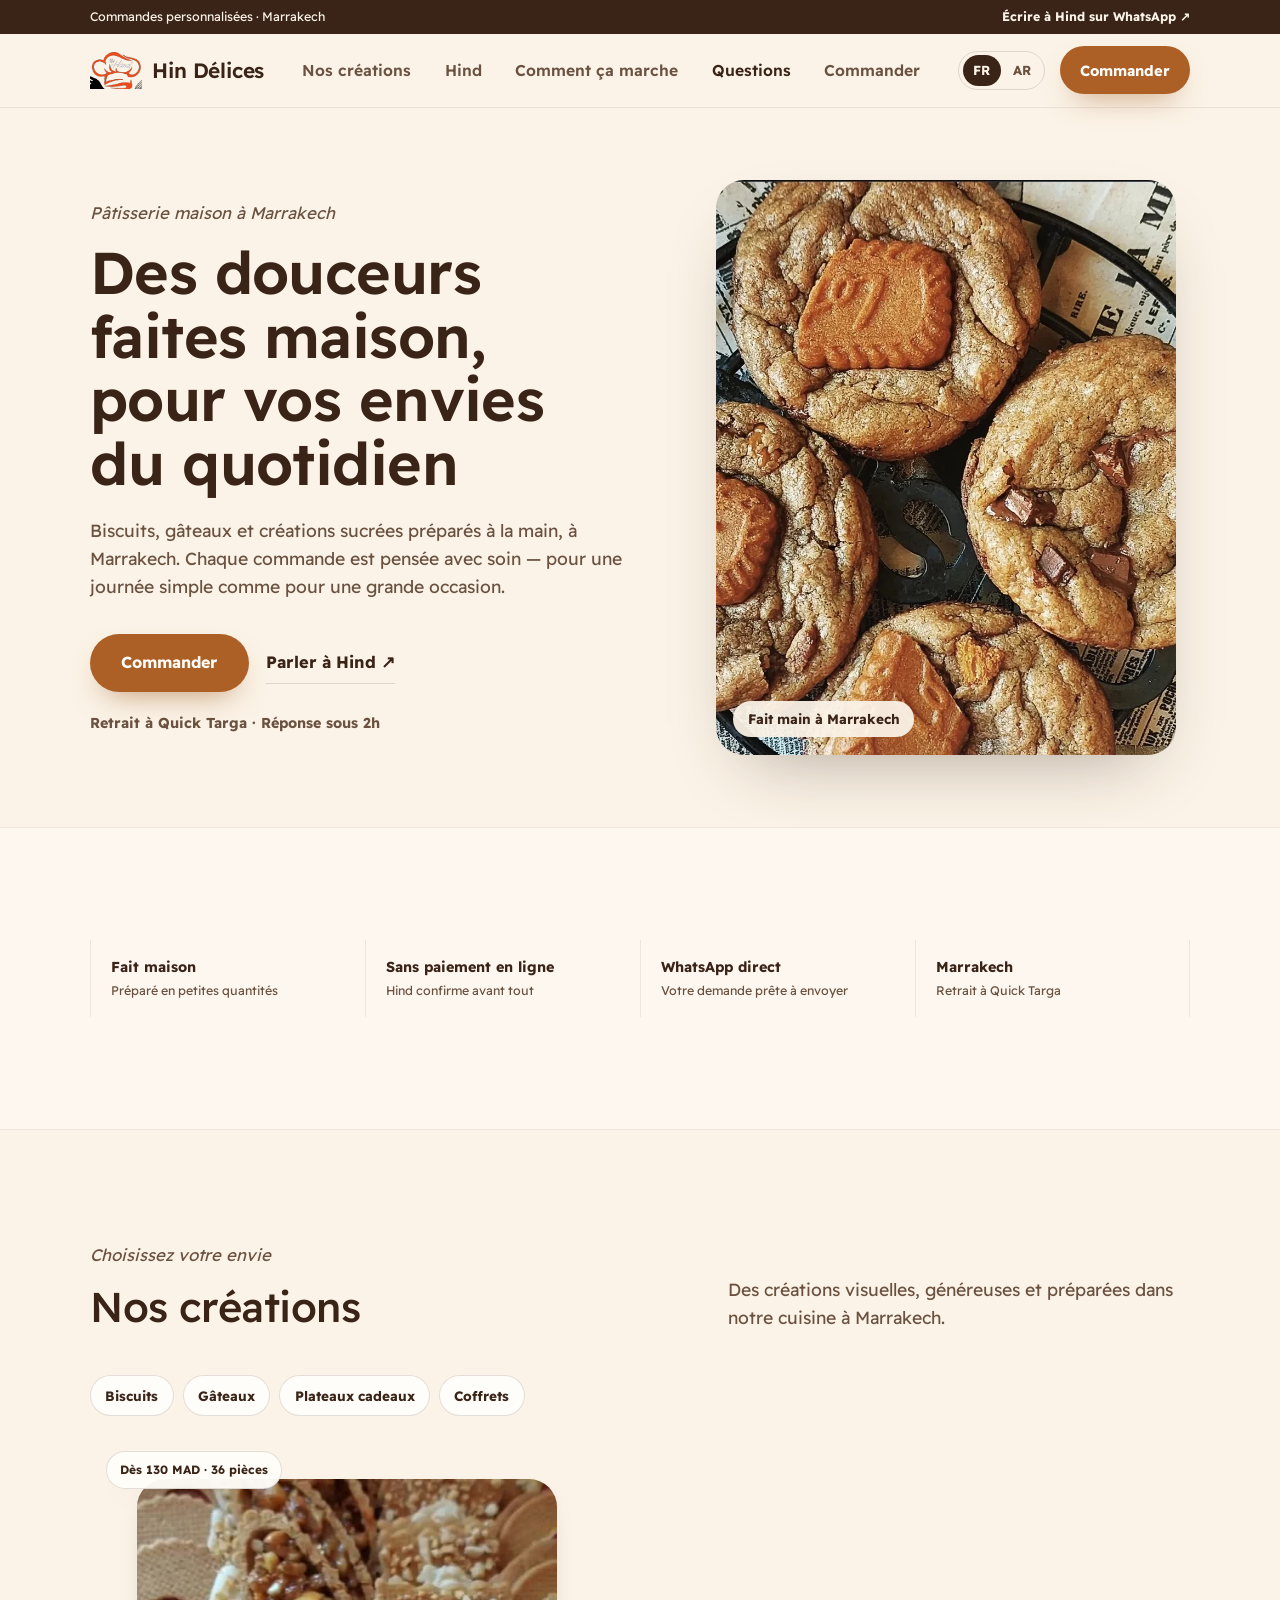
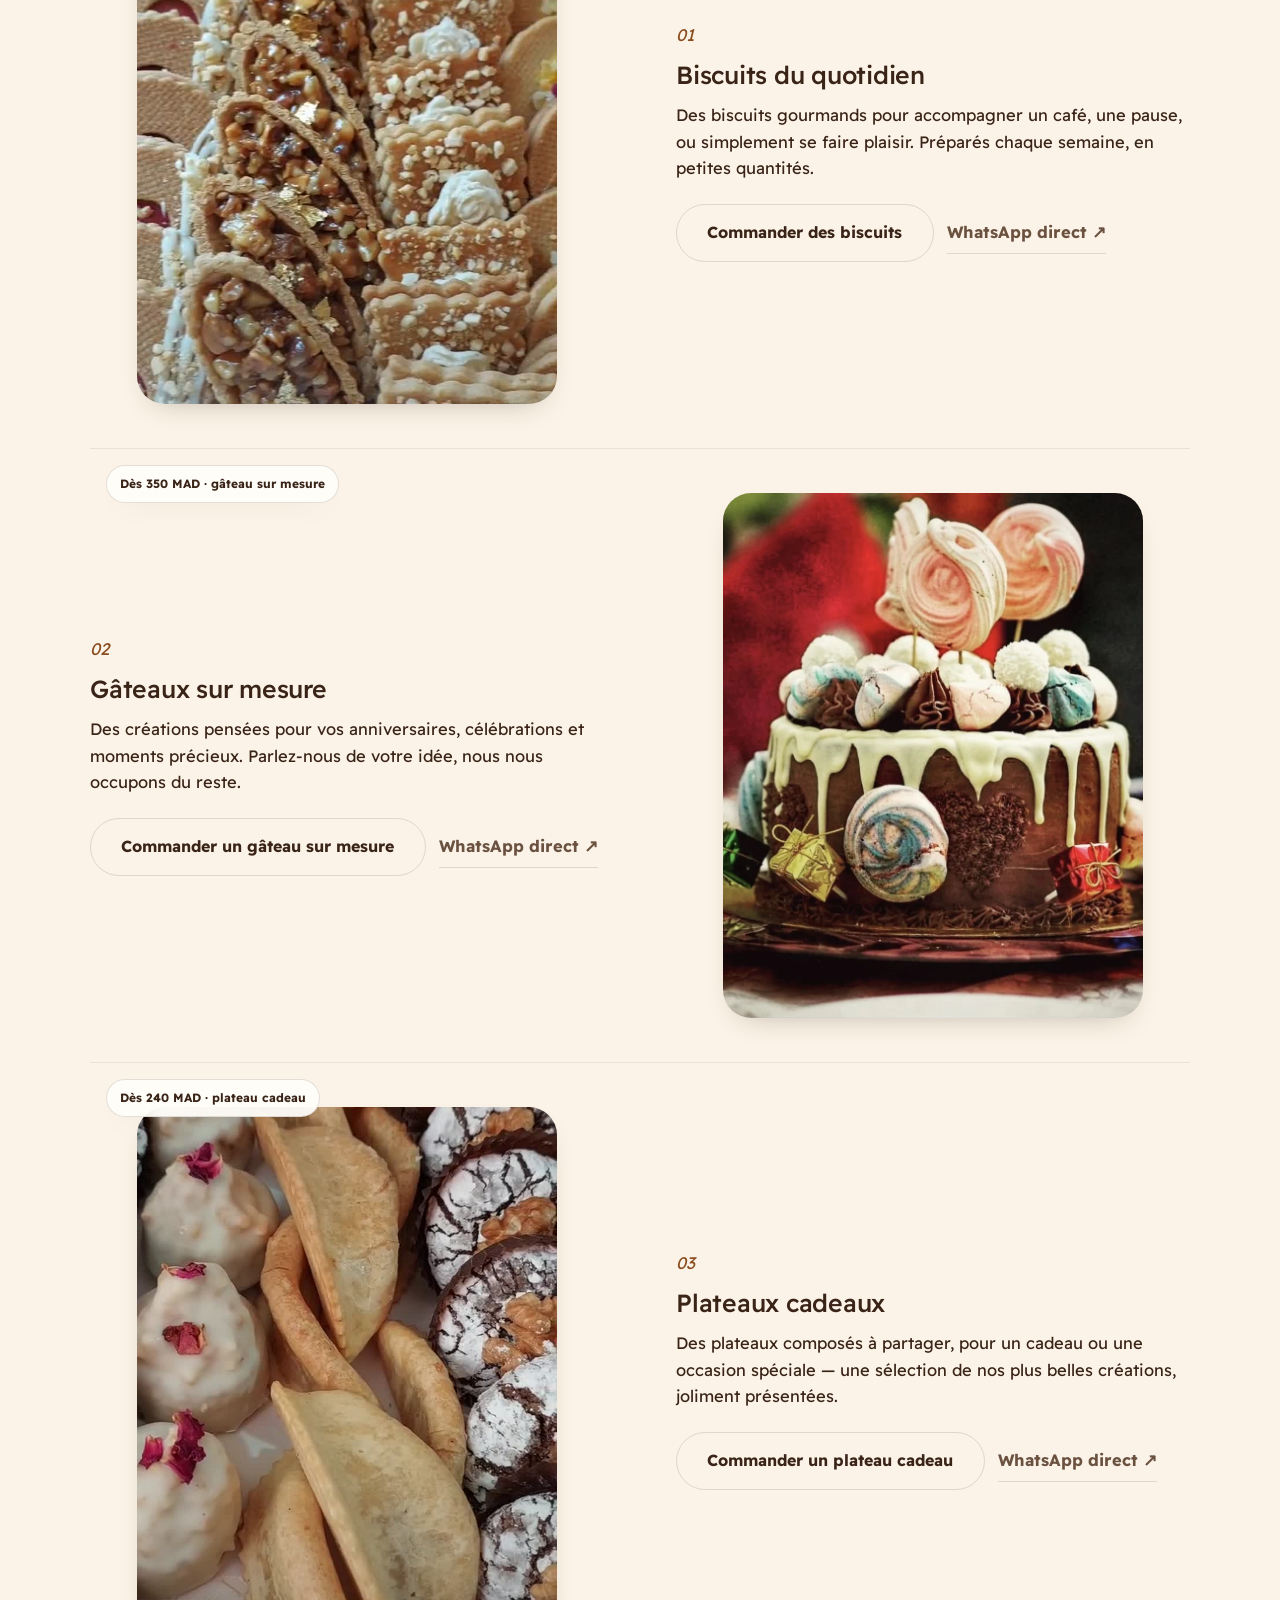
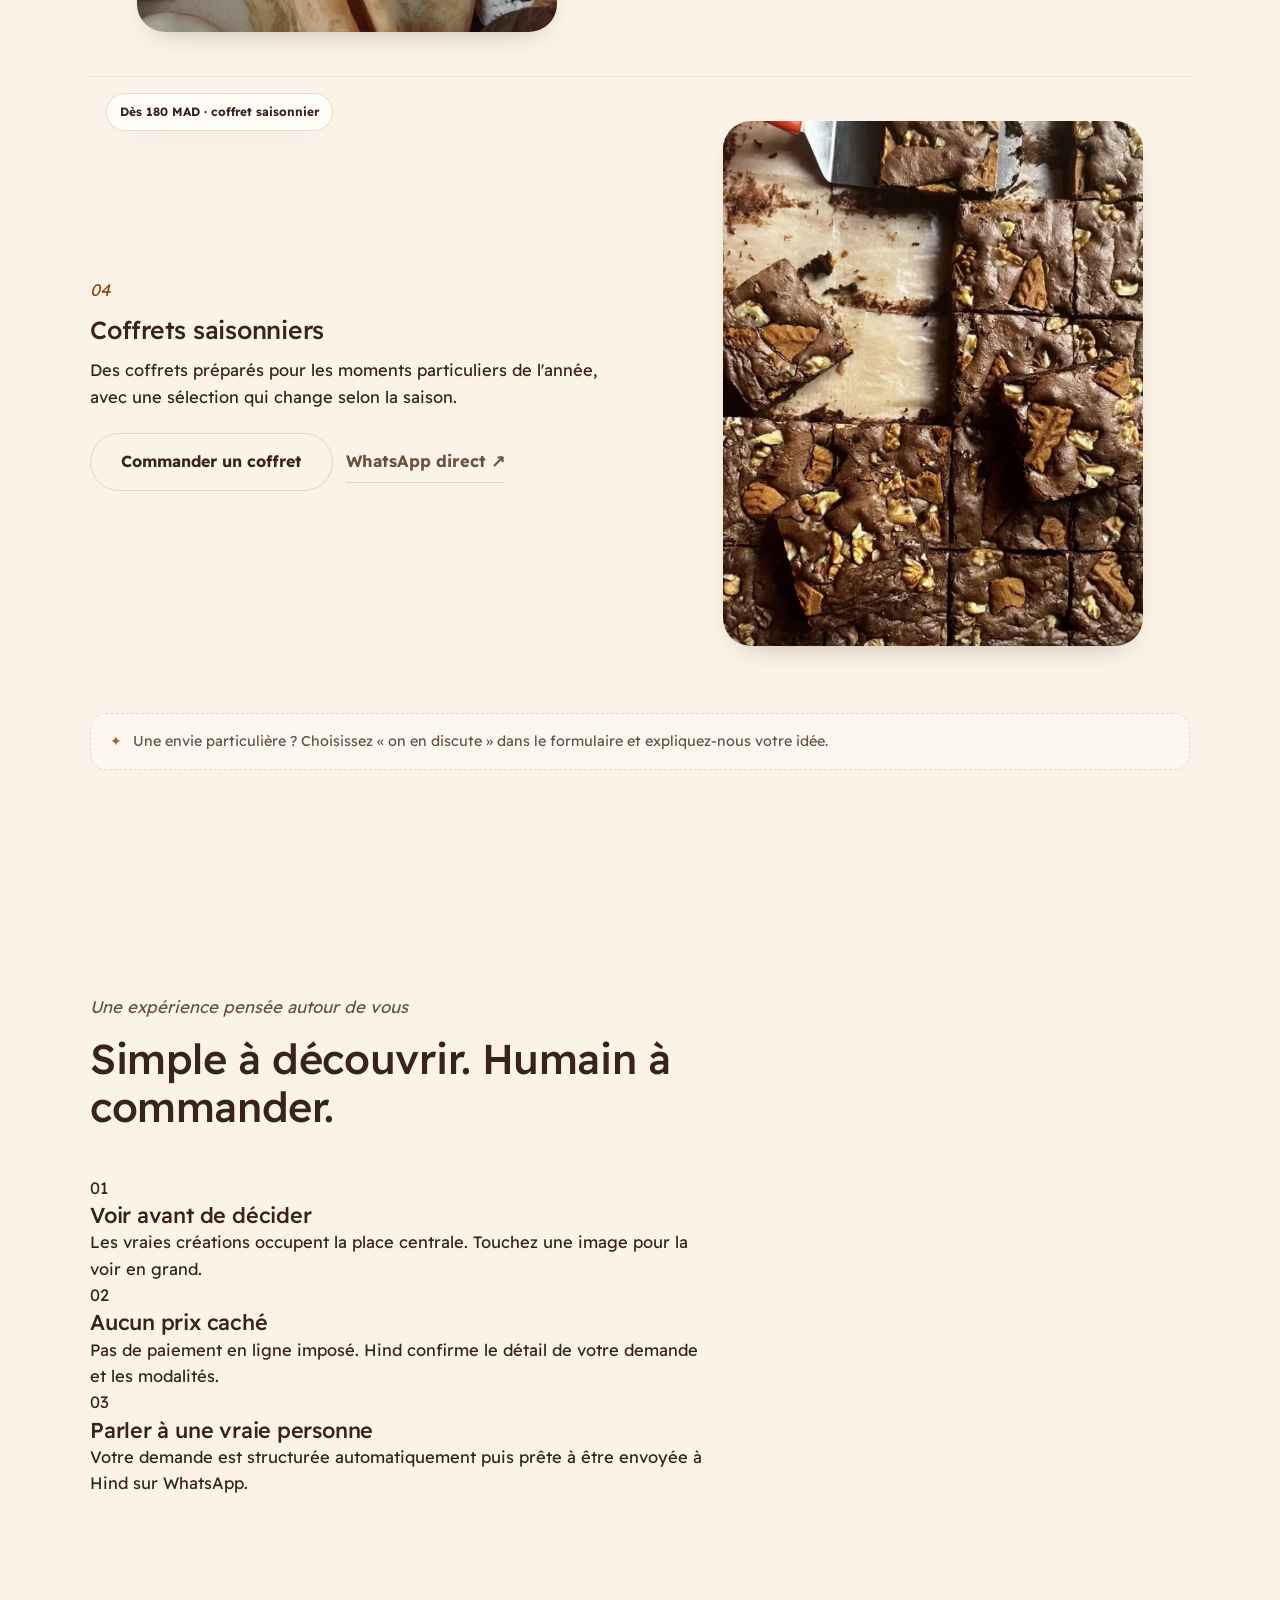
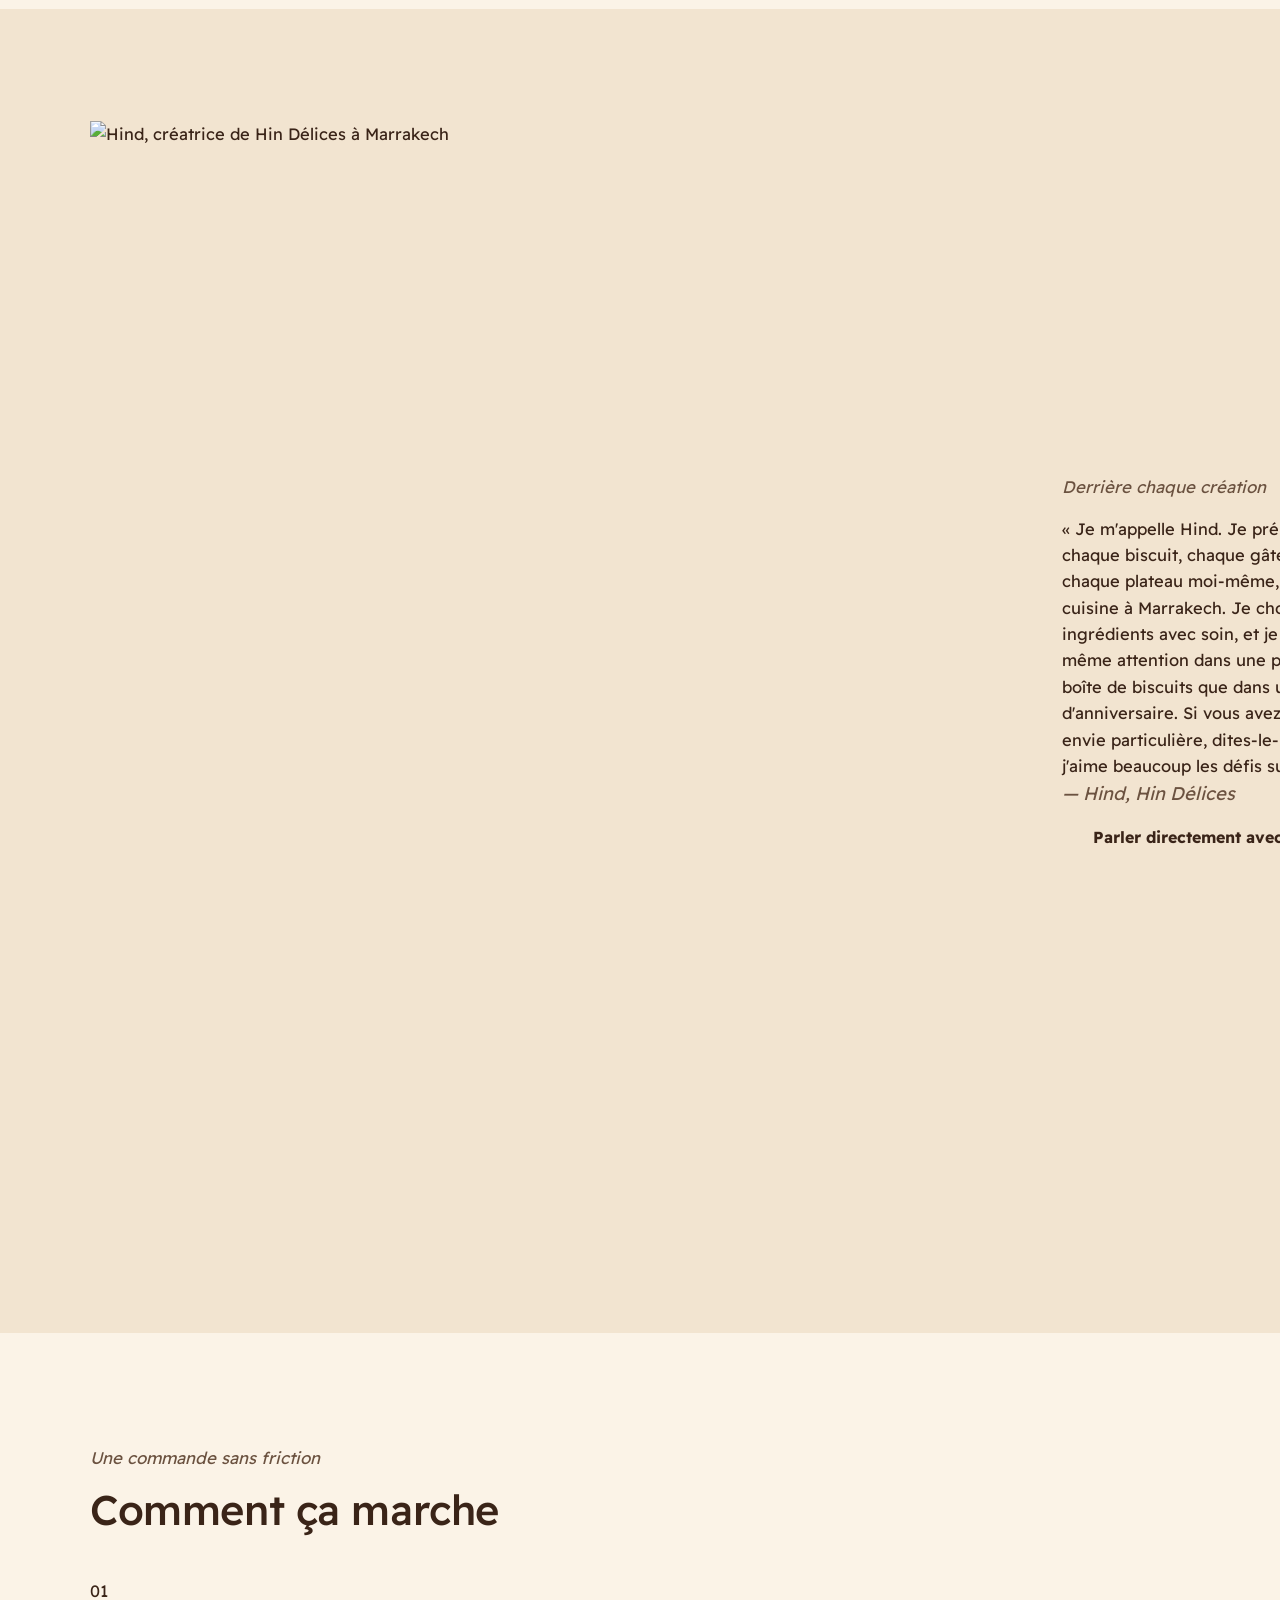
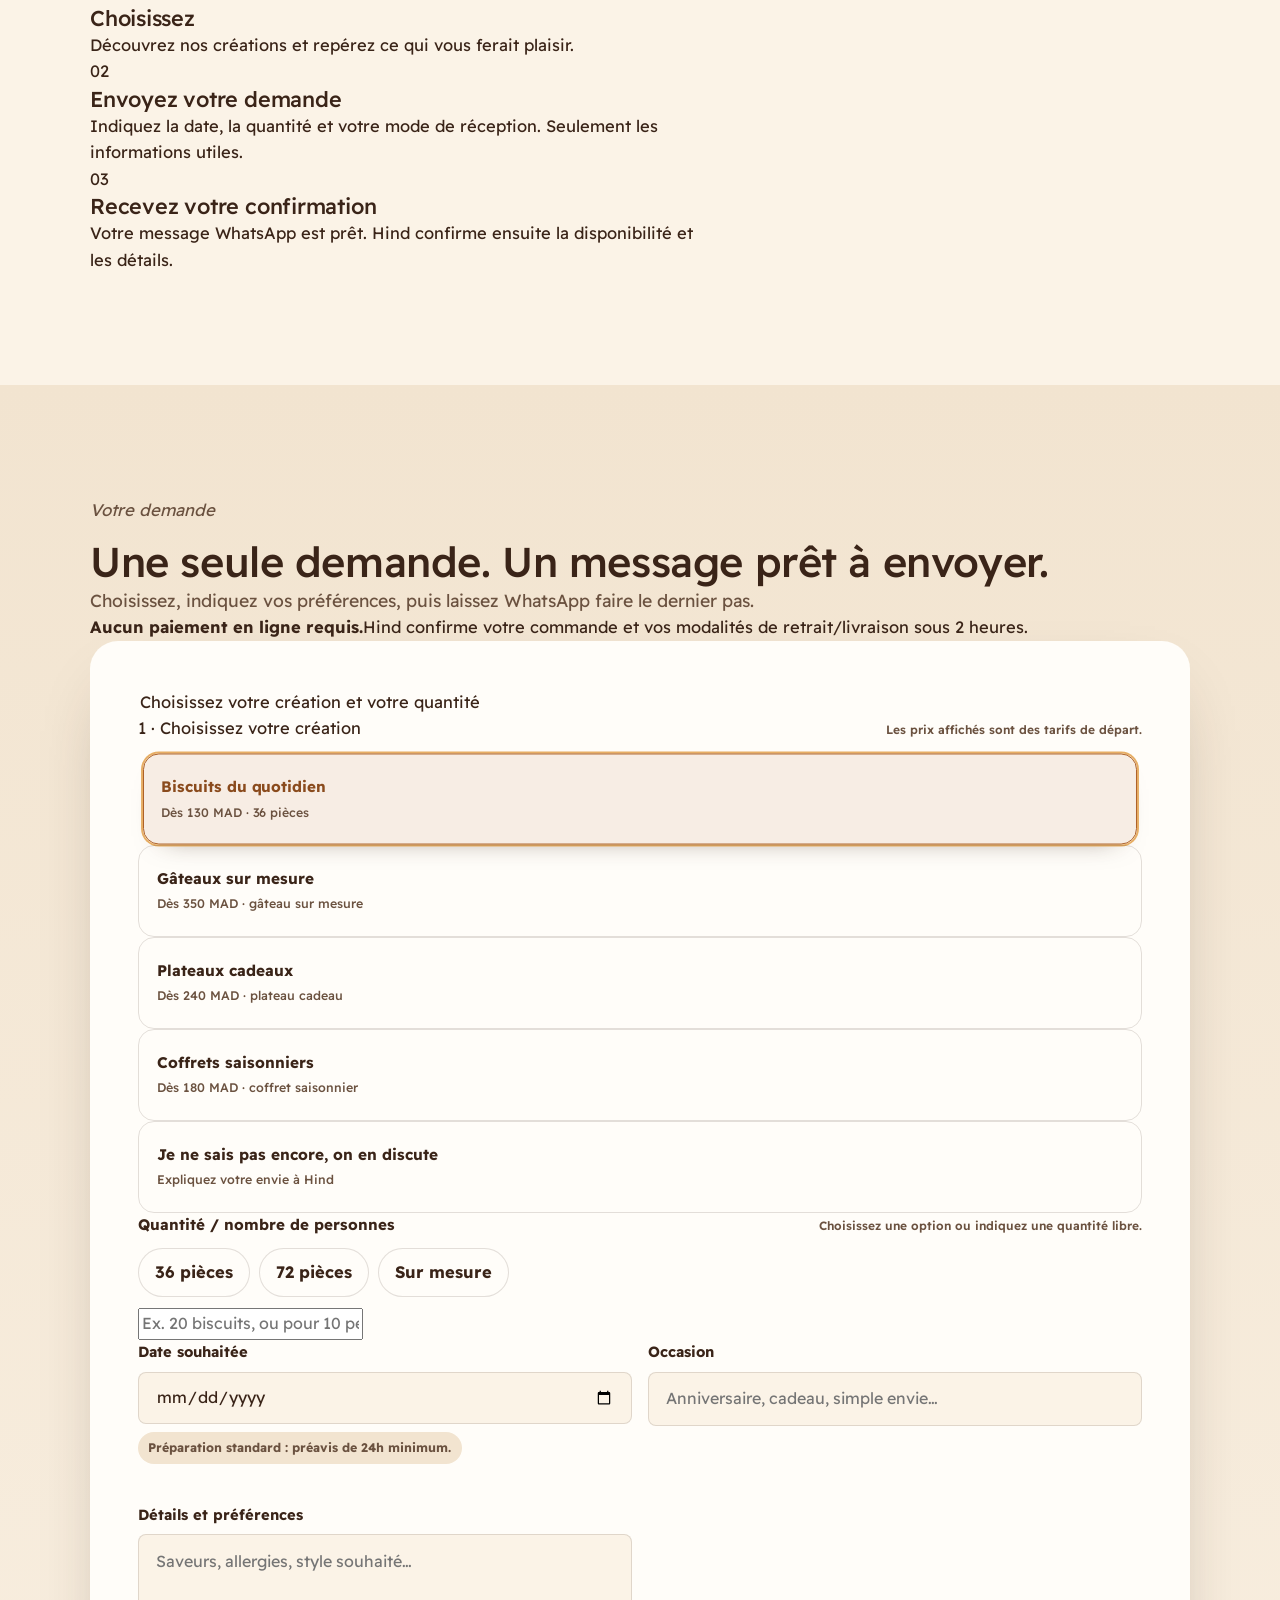
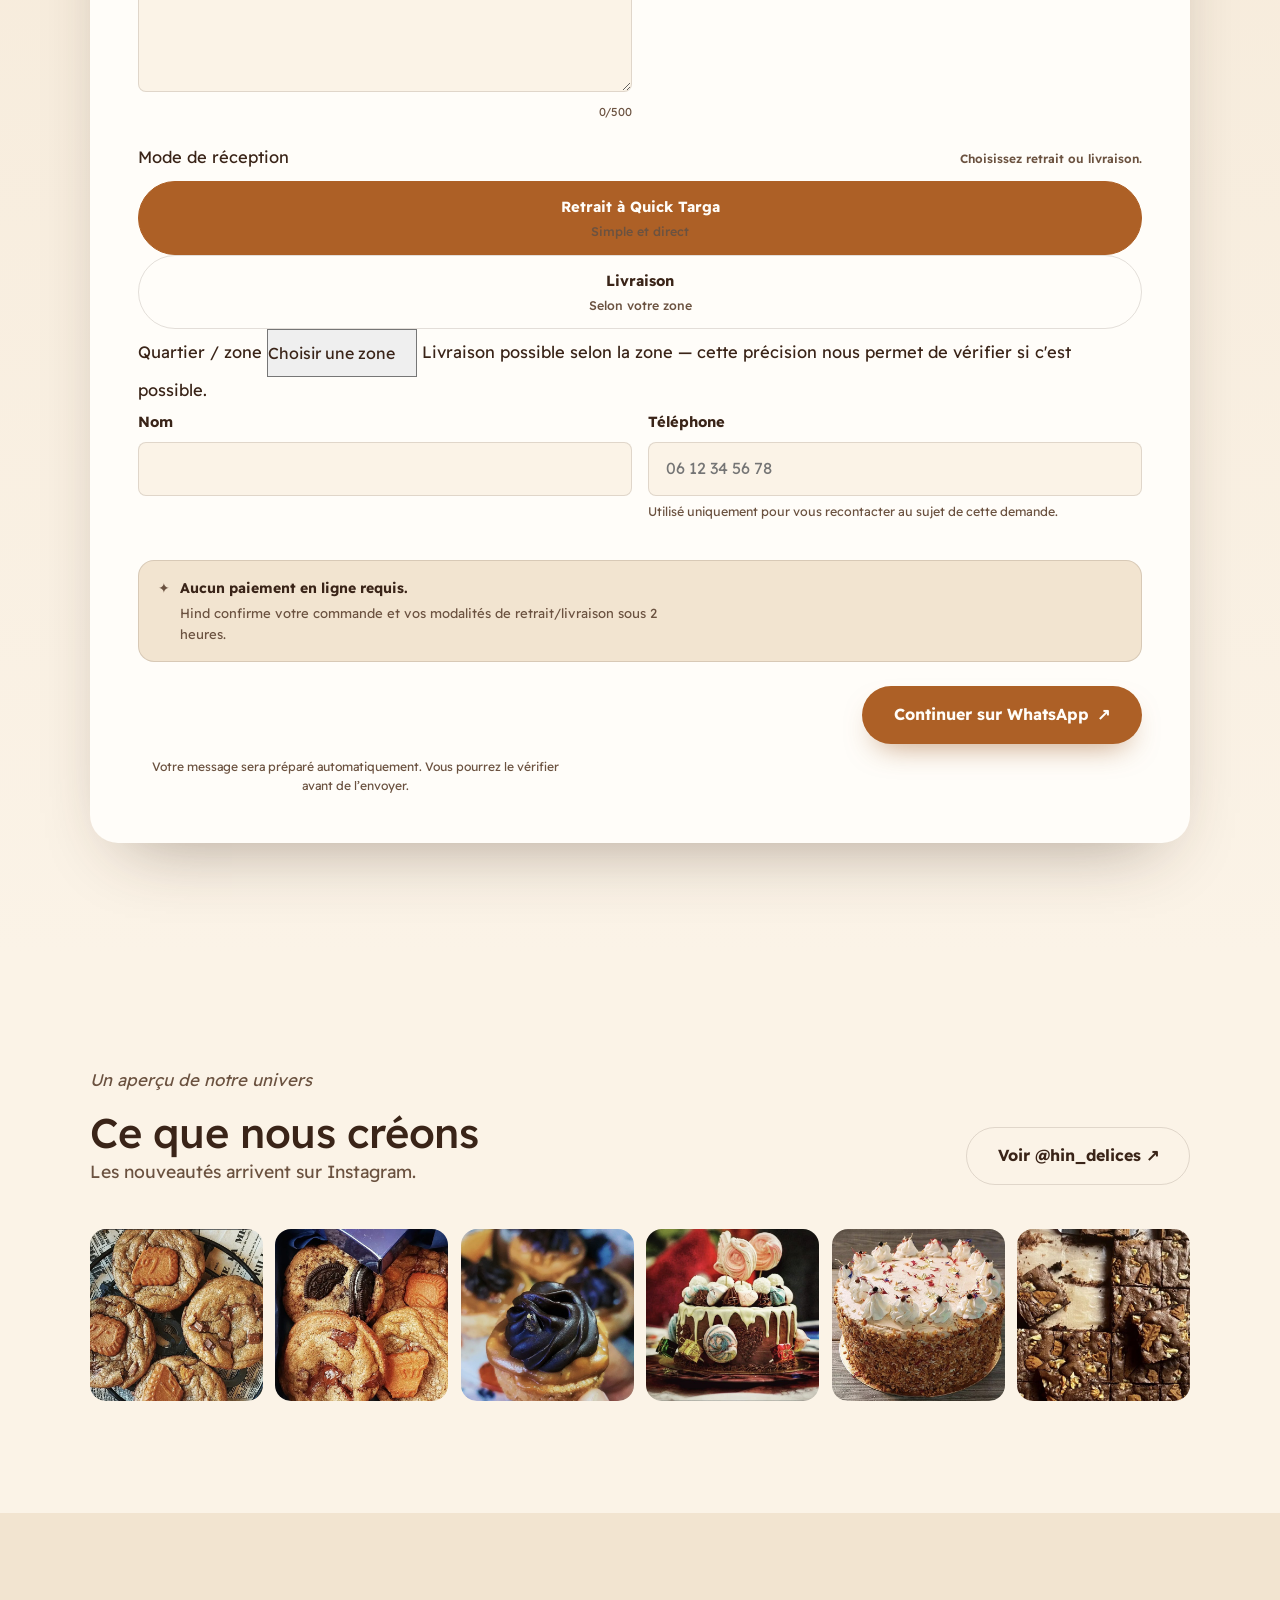
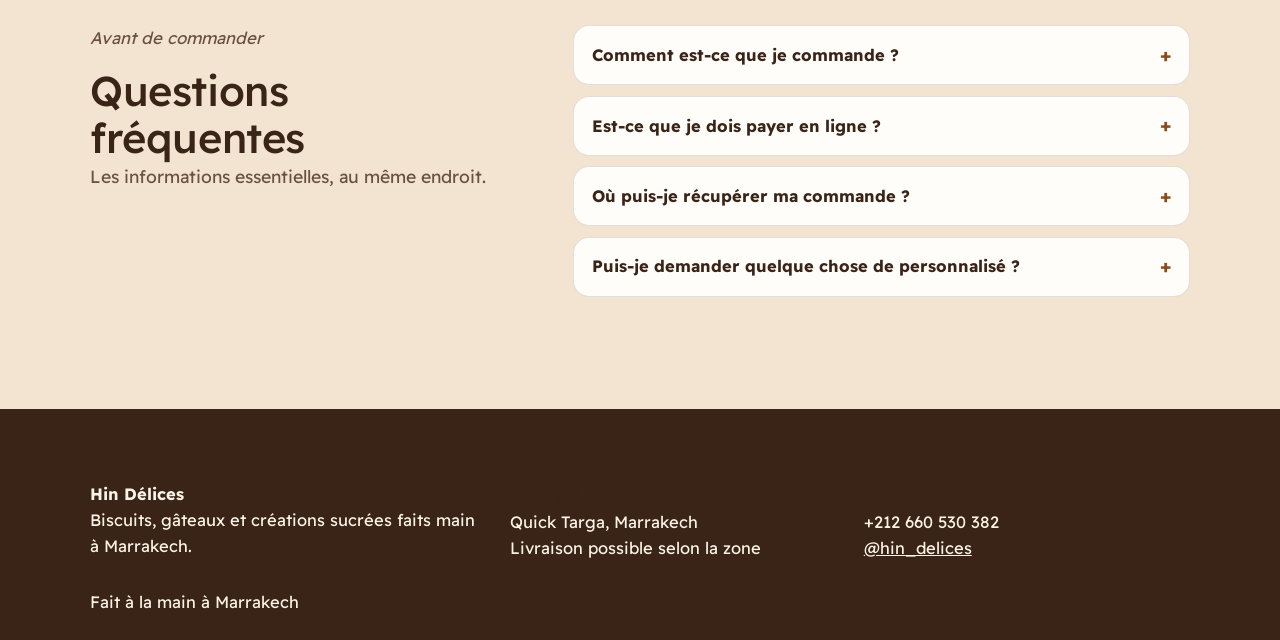
==== commit 4b1db924: "Load quantity fix with Safari cache bust" ====
--- a/current/index.html
+++ b/current/index.html
@@ -205,148 +205,84 @@
     </div>
   </section>
 
-  <section class="values-section bg-deep">
+  <section class="value-section bg-soft" id="values">
     <div class="container">
-      <div class="section-head">
-        <p class="eyebrow" data-i18n="valuesKicker">Une expérience pensée autour de vous</p>
-        <h2 data-i18n="valuesTitle">Simple à découvrir. Humain à commander.</h2>
-      </div>
-      <div class="values-grid">
-        <article class="value-card"><span class="value-icon" aria-hidden="true">01</span><h3 data-i18n="value1Title">Voir avant de décider</h3><p data-i18n="value1Body">Les vraies créations occupent la place centrale. Touchez une image pour la voir en grand.</p></article>
-        <article class="value-card"><span class="value-icon" aria-hidden="true">02</span><h3 data-i18n="value2Title">Aucun prix caché</h3><p data-i18n="value2Body">Pas de paiement en ligne imposé. Hind confirme le détail de votre demande et les modalités.</p></article>
-        <article class="value-card"><span class="value-icon" aria-hidden="true">03</span><h3 data-i18n="value3Title">Parler à une vraie personne</h3><p data-i18n="value3Body">Votre demande est structurée automatiquement puis prête à être envoyée à Hind sur WhatsApp.</p></article>
-      </div>
-    </div>
-  </section>
-
-  <section id="hind">
-    <div class="container">
-      <div class="hind-grid">
-        <div class="hind-portrait" aria-hidden="true">
-          <div class="hind-logo-plaque"><picture><source srcset="images/hind-delices-logo.webp" type="image/webp"><img src="images/hind-delices-logo.png" alt="" width="420" height="368" loading="lazy" decoding="async"></picture></div>
-          <span class="portrait-caption">Hin Délices · Marrakech</span>
-        </div>
-        <div class="hind-copy">
-          <p class="eyebrow" data-i18n="hindEyebrow">Derrière chaque création</p>
-          <blockquote data-i18n="hindBody">« Je m'appelle Hind. Je prépare chaque biscuit, chaque gâteau et chaque plateau moi-même, dans ma cuisine à Marrakech. Je choisis mes ingrédients avec soin, et je mets la même attention dans une petite boîte de biscuits que dans un gâteau d'anniversaire. Si vous avez une envie particulière, dites-le-moi — j'aime beaucoup les défis sucrés. »</blockquote>
-          <p class="hind-sign" data-i18n="hindSign">— Hind, Hin Délices</p>
-          <div class="hind-actions">
-            <a class="btn btn-ghost" href="https://wa.me/212660530382" target="_blank" rel="noopener noreferrer"><span data-i18n="hindCta">Parler directement avec Hind</span> ↗</a>
-          </div>
-        </div>
-      </div>
-    </div>
-  </section>
-
-  <section id="how" class="bg-deep">
-    <div class="container">
-      <div class="section-head">
-        <p class="eyebrow" data-i18n="howKicker">Une commande sans friction</p>
-        <h2 data-i18n="howTitle">Comment ça marche</h2>
-      </div>
-      <div class="steps">
-        <div class="step"><span class="step-num">01</span><h3 data-i18n="how1Title">Choisissez</h3><p data-i18n="how1Body">Découvrez nos créations et repérez ce qui vous ferait plaisir.</p></div>
-        <div class="step"><span class="step-num">02</span><h3 data-i18n="how2Title">Envoyez votre demande</h3><p data-i18n="how2Body">Indiquez la date, la quantité et votre mode de réception. Seulement les informations utiles.</p></div>
-        <div class="step"><span class="step-num">03</span><h3 data-i18n="how3Title">Recevez votre confirmation</h3><p data-i18n="how3Body">Votre message WhatsApp est prêt. Hind confirme ensuite la disponibilité et les détails.</p></div>
-      </div>
-      <div class="how-reassurance"><strong data-i18n="reassureShort">Aucun paiement en ligne requis.</strong><span data-i18n="reassureLong">Hind confirme votre commande et vos modalités de retrait/livraison sous 2 heures.</span></div>
-    </div>
-  </section>
-
-
-  <section class="delivery-zones-section" id="zones">
-    <div class="container">
-      <div class="delivery-zones-card">
-        <div>
-          <p class="eyebrow" data-i18n="zonesKicker">Avant de commander</p>
-          <h2 data-i18n="zonesTitle">La livraison, quartier par quartier</h2>
-          <p class="lede" data-i18n="zonesSubtitle">Vérifiez votre zone avant de remplir le formulaire. La livraison est confirmée par Hind selon l’adresse et la disponibilité.</p>
-        </div>
-        <div class="zone-groups">
-          <div class="zone-group"><span data-i18n="zoneCentral">Centre / ville</span><strong>Guéliz · Hivernage · Semlalia · Camp Marchand</strong></div>
-          <div class="zone-group"><span data-i18n="zoneResidential">Résidentiel</span><strong>Targa · Victor Hugo · Daoudiate · Amerchich</strong></div>
-          <div class="zone-group"><span data-i18n="zoneOutskirts">Extérieurs / premium</span><strong>Palmeraie · Route de l’Ourika · Agdal · Amelkis</strong></div>
-        </div>
-      </div>
-    </div>
-  </section>
-
-  <section id="order" class="order-section">
-    <div class="container">
-      <div class="order-wrap order-wrap-single">
-        <div class="section-head order-section-head">
-          <p class="eyebrow" data-i18n="orderKicker">Votre demande</p>
-          <h2 data-i18n="orderTitleSingle">Une seule demande. Un message prêt à envoyer.</h2>
-          <p class="lede" data-i18n="orderSubtitleSingle">Choisissez, indiquez vos préférences, puis laissez WhatsApp faire le dernier pas.</p>
-        </div>
-        <div class="order-card">
-          <form id="orderForm" novalidate>
-            <fieldset class="form-step active single-order-step" data-step="1">
-              <legend class="visually-hidden">Votre demande Hin Délices</legend>
-              <div class="summary-card summary-card-inline" id="orderSummary" aria-label="Récapitulatif de la demande" aria-live="polite">
-                <div class="summary-top"><div><p class="summary-kicker" data-i18n="summaryKicker">Votre récapitulatif</p><strong id="summaryCategory">—</strong></div><span class="summary-price" id="summaryPrice">—</span></div>
-                <dl class="summary-list"><div><dt data-i18n="summaryDate">Date</dt><dd id="summaryDate">—</dd></div><div><dt data-i18n="summaryQty">Quantité</dt><dd id="summaryQty">—</dd></div><div><dt data-i18n="summaryMode">Réception</dt><dd id="summaryMode">—</dd></div></dl>
+      <div class="section-head"><p class="eyebrow" data-i18n="valuesKicker">Une expérience pensée autour de vous</p><h2 data-i18n="valuesTitle">Simple à découvrir. Humain à commander.</h2></div>
+      <div class="value-grid"><article><div class="value-num">01</div><h3 data-i18n="value1Title">Voir avant de décider</h3><p data-i18n="value1Body">Les vraies créations occupent la place centrale. Touchez une image pour la voir en grand.</p></article><article><div class="value-num">02</div><h3 data-i18n="value2Title">Aucun prix caché</h3><p data-i18n="value2Body">Pas de paiement en ligne imposé. Hind confirme le détail de votre demande et les modalités.</p></article><article><div class="value-num">03</div><h3 data-i18n="value3Title">Parler à une vraie personne</h3><p data-i18n="value3Body">Votre demande est structurée automatiquement puis prête à être envoyée à Hind sur WhatsApp.</p></article></div>
+    </div>
+  </section>
+
+  <section id="hind" class="hind-section bg-deep"><div class="container hind-grid"><div class="hind-image"><picture><source srcset="images/hind-portrait.webp" type="image/webp"><img src="images/hind-portrait.jpg" alt="Hind, créatrice de Hin Délices à Marrakech" loading="lazy" width="900" height="1100" decoding="async"></picture></div><div class="hind-copy"><p class="eyebrow" data-i18n="hindEyebrow">Derrière chaque création</p><p class="hind-quote" data-i18n="hindBody">« Je m'appelle Hind. Je prépare chaque biscuit, chaque gâteau et chaque plateau moi-même, dans ma cuisine à Marrakech. Je choisis mes ingrédients avec soin, et je mets la même attention dans une petite boîte de biscuits que dans un gâteau d'anniversaire. Si vous avez une envie particulière, dites-le-moi — j'aime beaucoup les défis sucrés. »</p><p class="hind-sign" data-i18n="hindSign">— Hind, Hin Délices</p><a href="https://wa.me/212660530382" target="_blank" rel="noopener noreferrer" class="btn btn-light" data-i18n="hindCta">Parler directement avec Hind</a></div></div></section>
+
+  <section id="how"><div class="container"><div class="section-head"><p class="eyebrow" data-i18n="howKicker">Une commande sans friction</p><h2 data-i18n="howTitle">Comment ça marche</h2></div><div class="how-grid"><article><span class="how-num">01</span><h3 data-i18n="how1Title">Choisissez</h3><p data-i18n="how1Body">Découvrez nos créations et repérez ce qui vous ferait plaisir.</p></article><article><span class="how-num">02</span><h3 data-i18n="how2Title">Envoyez votre demande</h3><p data-i18n="how2Body">Indiquez la date, la quantité et votre mode de réception. Seulement les informations utiles.</p></article><article><span class="how-num">03</span><h3 data-i18n="how3Title">Recevez votre confirmation</h3><p data-i18n="how3Body">Votre message WhatsApp est prêt. Hind confirme ensuite la disponibilité et les détails.</p></article></div></div></section>
+
+  <section id="order" class="order-section bg-soft">
+    <div class="container order-layout">
+      <div class="order-intro">
+        <p class="eyebrow" data-i18n="orderKicker">Votre demande</p>
+        <h2 data-i18n="orderTitleSingle">Une seule demande. Un message prêt à envoyer.</h2>
+        <p class="lede" data-i18n="orderSubtitleSingle">Choisissez, indiquez vos préférences, puis laissez WhatsApp faire le dernier pas.</p>
+        <div class="order-proof"><strong data-i18n="reassureShort">Aucun paiement en ligne requis.</strong><span data-i18n="reassureLong">Hind confirme votre commande et vos modalités de retrait/livraison sous 2 heures.</span></div>
+      </div>
+
+      <div class="order-card">
+        <form id="orderForm" novalidate>
+          <fieldset class="order-fieldset">
+            <legend data-i18n="step1Title">Choisissez votre création et votre quantité</legend>
+
+            <div class="field-block">
+              <div class="field-heading"><span class="field-label" data-i18n="fieldCategoryLabel">1 · Choisissez votre création</span><span class="field-heading-note" data-i18n="fieldCategoryNote">Les prix affichés sont des tarifs de départ.</span></div>
+              <div class="category-options" role="radiogroup" aria-label="Catégorie">
+                <label class="cat-option"><input type="radio" name="categorie" value="Biscuits du quotidien" checked><span><strong data-i18n="cat1Title">Biscuits du quotidien</strong><small data-i18n="cat1Price">Dès 130 MAD · 36 pièces</small></span></label>
+                <label class="cat-option"><input type="radio" name="categorie" value="Gâteaux sur mesure"><span><strong data-i18n="cat2Title">Gâteaux sur mesure</strong><small data-i18n="cat2Price">Dès 350 MAD · gâteau sur mesure</small></span></label>
+                <label class="cat-option"><input type="radio" name="categorie" value="Plateaux cadeaux"><span><strong data-i18n="cat3Title">Plateaux cadeaux</strong><small data-i18n="cat3Price">Dès 240 MAD · plateau cadeau</small></span></label>
+                <label class="cat-option"><input type="radio" name="categorie" value="Coffrets saisonniers"><span><strong data-i18n="cat4Title">Coffrets saisonniers</strong><small data-i18n="cat4Price">Dès 180 MAD · coffret saisonnier</small></span></label>
+                <label class="cat-option"><input type="radio" name="categorie" value="À discuter"><span><strong data-i18n="catUnsure">Je ne sais pas encore, on en discute</strong><small data-i18n="catUnsureMini">Expliquez votre envie à Hind</small></span></label>
               </div>
-
-              <div class="field-block">
-                <div class="field-heading"><label data-i18n="fieldCategoryLabel">1 · Choisissez votre création</label><span class="field-heading-note" data-i18n="fieldCategoryNote">Les prix affichés sont des tarifs de départ.</span></div>
-                <div class="cat-grid" role="radiogroup" aria-required="true" aria-label="Catégorie">
-                  <label class="cat-option"><input type="radio" name="categorie" value="Biscuits du quotidien" required><span><b data-i18n="cat1Title">Biscuits du quotidien</b><small data-i18n="cat1Mini">Cookies, biscuits et douceurs à partager</small><em data-i18n="cat1Price">Dès 130 MAD · 36 pièces</em></span></label>
-                  <label class="cat-option"><input type="radio" name="categorie" value="Gâteaux sur mesure"><span><b data-i18n="cat2Title">Gâteaux sur mesure</b><small data-i18n="cat2Mini">Pour anniversaire et célébration</small><em data-i18n="cat2Price">Dès 350 MAD · gâteau sur mesure</em></span></label>
-                  <label class="cat-option"><input type="radio" name="categorie" value="Plateaux cadeaux"><span><b data-i18n="cat3Title">Plateaux cadeaux</b><small data-i18n="cat3Mini">À offrir ou à partager</small><em data-i18n="cat3Price">Dès 240 MAD · plateau cadeau</em></span></label>
-                  <label class="cat-option"><input type="radio" name="categorie" value="Coffrets saisonniers"><span><b data-i18n="cat4Title">Coffrets saisonniers</b><small data-i18n="cat4Mini">Sélections qui changent selon la saison</small><em data-i18n="cat4Price">Dès 180 MAD · coffret saisonnier</em></span></label>
-                  <label class="cat-option cat-option-wide"><input type="radio" name="categorie" value="À discuter"><span><b data-i18n="catUnsure">Je ne sais pas encore, on en discute</b><small data-i18n="catUnsureMini">Expliquez votre envie à Hind</small><em data-i18n="priceQuote">Sur devis</em></span></label>
-                </div>
+            </div>
+
+            <div class="field-block">
+              <div class="field-heading"><label for="quantite" data-i18n="fieldQty">2 · Quantité / format</label><span class="field-heading-note" data-i18n="fieldQtyNote">Choisissez une option ou indiquez une quantité libre.</span></div>
+              <div class="quantity-chips" id="quantityChips" role="group" aria-label="Quantité rapide"></div>
+              <input type="text" id="quantite" name="quantite" required inputmode="numeric" autocomplete="off" data-i18n-placeholder="fieldQtyPh" placeholder="Ex. 20 biscuits, ou pour 10 personnes">
+            </div>
+
+            <div class="order-fields-grid">
+              <div class="field"><label for="dateSouhaitee" data-i18n="fieldDate">Date souhaitée</label><input type="date" id="dateSouhaitee" name="date" required><span class="field-help" id="dateHint" data-i18n="dateHelpStandard">Préparation standard : préavis de 24h minimum.</span></div>
+              <div class="field"><label for="occasion" data-i18n="fieldOccasion">Occasion <span data-i18n="optional">(facultatif)</span></label><input type="text" id="occasion" name="occasion" maxlength="120" data-i18n-placeholder="fieldOccasionPh" placeholder="Anniversaire, cadeau, simple envie…"></div>
+              <div class="field field-full"><label for="details" data-i18n="fieldDetails">Détails et préférences</label><textarea id="details" name="details" rows="5" maxlength="500" data-i18n-placeholder="fieldDetailsPh" placeholder="Saveurs, allergies, style souhaité…"></textarea><span class="field-help field-counter" id="detailsCounter">0/500</span></div>
+            </div>
+
+            <div class="field-block fulfillment-block">
+              <div class="field-heading"><span class="field-label" data-i18n="fieldFulfillment">3 · Mode de réception</span><span class="field-heading-note" data-i18n="deliveryHintShort">Choisissez retrait ou livraison.</span></div>
+              <div class="fulfillment-options" role="radiogroup" aria-label="Mode de réception">
+                <label class="radio-pill"><input type="radio" name="mode" value="Retrait" checked><span><strong data-i18n="fulfillmentPickup">Retrait à Quick Targa</strong><small data-i18n="pickupMini">Simple et direct</small></span></label>
+                <label class="radio-pill"><input type="radio" name="mode" value="Livraison"><span><strong data-i18n="fulfillmentDelivery">Livraison</strong><small data-i18n="deliveryMini">Selon votre zone</small></span></label>
               </div>
-
-              <div class="field-block">
-                <div class="field-heading"><label for="quantite" data-i18n="fieldQty">2 · Quantité / format</label><span class="field-heading-note" data-i18n="fieldQtyNote">Choisissez une option ou indiquez une quantité libre.</span></div>
-                <div class="quantity-chips" id="quantityChips" role="group" aria-label="Quantité rapide">
-                  <button type="button" class="quantity-chip" data-quantity="36 biscuits sablés" data-price="130 MAD" data-i18n="qty36">36 pièces</button>
-                  <button type="button" class="quantity-chip" data-quantity="Sur mesure" data-price="Sur devis" data-i18n="qtyCustom">Sur mesure</button>
-                </div>
-                <input type="text" id="quantite" name="quantite" required inputmode="numeric" autocomplete="off" data-i18n-placeholder="fieldQtyPh" placeholder="Ex. 20 biscuits, ou pour 10 personnes">
+              <div class="delivery-extra" id="deliveryExtra" aria-hidden="true">
+                <label for="quartier" data-i18n="fieldNeighborhood">Quartier / zone</label>
+                <select id="quartier" name="quartier">
+                  <option value="" data-i18n="zonePlaceholder">Choisir une zone</option>
+                  <optgroup label="Centre / ville" data-i18n-label="zoneCentral"><option>Guéliz</option><option>Hivernage</option><option>Semlalia</option><option>Camp Marchand</option></optgroup>
+                  <optgroup label="Résidentiel" data-i18n-label="zoneResidential"><option>Targa</option><option>Victor Hugo</option><option>Daoudiate</option><option>Amerchich</option></optgroup>
+                  <optgroup label="Extérieurs / premium" data-i18n-label="zoneOutskirts"><option>Palmeraie</option><option>Route de l’Ourika</option><option>Agdal</option><option>Amelkis</option></optgroup>
+                  <option value="Autre" data-i18n="zoneOther">Autre zone</option>
+                </select>
+                <span class="hint" id="deliveryHint" data-i18n="deliveryHint">Livraison possible selon la zone — cette précision nous permet de vérifier si c'est possible.</span>
               </div>
-
-              <div class="order-fields-grid">
-                <div class="field"><label for="dateSouhaitee" data-i18n="fieldDate">3 · Date souhaitée</label><input type="date" id="dateSouhaitee" name="date" required autocomplete="off" aria-describedby="dateHint"><span class="field-help" id="dateHint" data-i18n="dateHelpStandard">Préparation standard : préavis de 24h minimum.</span></div>
-                <div class="field"><label for="occasion"><span data-i18n="fieldOccasion">Occasion</span> <span class="optional" data-i18n="optional">(facultatif)</span></label><input type="text" id="occasion" name="occasion" maxlength="120" data-i18n-placeholder="fieldOccasionPh" placeholder="Anniversaire, cadeau, simple envie…"></div>
-              </div>
-
-              <div class="field"><label for="details" data-i18n="fieldDetails">Détails et préférences</label><textarea id="details" name="details" maxlength="500" data-i18n-placeholder="fieldDetailsPh" placeholder="Saveurs, allergies, style souhaité…"></textarea><span class="field-counter" id="detailsCounter">0/500</span></div>
-
-              <div class="field-block logistics-block">
-                <div class="field-heading"><label data-i18n="fieldFulfillment">4 · Mode de réception</label><span class="field-heading-note" data-i18n="deliveryHintShort">Choisissez retrait ou livraison.</span></div>
-                <div class="choice-grid" id="mode" role="radiogroup" aria-labelledby="fulfillmentLabel">
-                  <label class="radio-pill"><input type="radio" name="mode" value="Retrait" checked><span><b data-i18n="fulfillmentPickup">Retrait à Quick Targa</b><small data-i18n="pickupMini">Simple et direct</small></span></label>
-                  <label class="radio-pill"><input type="radio" name="mode" value="Livraison"><span><b data-i18n="fulfillmentDelivery">Livraison</b><small data-i18n="deliveryMini">Selon votre zone</small></span></label>
-                </div>
-                <span id="fulfillmentLabel" class="visually-hidden" data-i18n="fieldFulfillment">Mode de réception</span>
-                <div class="field delivery-zone-field" id="deliveryExtra">
-                  <label for="quartier" data-i18n="fieldNeighborhood">Quartier / zone</label>
-                  <select id="quartier" name="quartier" aria-describedby="deliveryHint">
-                    <option value="" data-i18n="zonePlaceholder">Choisir une zone</option>
-                    <optgroup label="Centre / ville" data-i18n-label="zoneCentral"><option>Guéliz</option><option>Hivernage</option><option>Semlalia</option><option>Camp Marchand</option></optgroup>
-                    <optgroup label="Résidentiel" data-i18n-label="zoneResidential"><option>Targa</option><option>Victor Hugo</option><option>Daoudiate</option><option>Amerchich</option></optgroup>
-                    <optgroup label="Extérieurs / premium" data-i18n-label="zoneOutskirts"><option>Palmeraie</option><option>Route de l’Ourika</option><option>Agdal</option><option>Amelkis</option></optgroup>
-                    <option value="Autre" data-i18n="zoneOther">Autre zone</option>
-                  </select>
-                  <span class="hint" id="deliveryHint" data-i18n="deliveryHint">Livraison possible selon la zone — cette précision nous permet de vérifier si c'est possible.</span>
-                </div>
-              </div>
-
-              <div class="order-fields-grid contact-grid">
-                <div class="field"><label for="nom" data-i18n="fieldName">Nom</label><input type="text" id="nom" name="nom" autocomplete="name" required maxlength="100"></div>
-                <div class="field"><label for="telephone" data-i18n="fieldPhone">Téléphone</label><input type="tel" id="telephone" name="telephone" autocomplete="tel" inputmode="tel" required maxlength="20" data-i18n-placeholder="fieldPhonePh" placeholder="06 12 34 56 78"><span class="field-help" data-i18n="phoneHelp">Utilisé uniquement pour vous recontacter au sujet de cette demande.</span></div>
-              </div>
-
-              <div class="reassure reassure-strong"><span aria-hidden="true">✦</span><div><strong data-i18n="reassureShort">Aucun paiement en ligne requis.</strong><p data-i18n="reassureLong">Hind confirme votre commande et vos modalités de retrait/livraison sous 2 heures.</p></div></div>
-              <div class="form-actions single-submit-row"><button type="submit" class="btn btn-primary btn-submit" id="submitBtn"><span data-i18n="btnSubmit">Continuer sur WhatsApp</span><span aria-hidden="true">↗</span></button></div>
-              <p class="form-msg" id="err1" role="alert" aria-live="assertive" tabindex="-1" hidden data-i18n="err1">Merci de compléter les informations demandées.</p>
-              <p class="form-footnote" data-i18n="formFootnote">Votre message sera préparé automatiquement. WhatsApp s’ouvrira avec votre demande prête à vérifier.</p>
-            </fieldset>
-          </form>
-        </div>
+            </div>
+
+            <div class="order-fields-grid contact-grid">
+              <div class="field"><label for="nom" data-i18n="fieldName">Nom</label><input type="text" id="nom" name="nom" autocomplete="name" required maxlength="100"></div>
+              <div class="field"><label for="telephone" data-i18n="fieldPhone">Téléphone</label><input type="tel" id="telephone" name="telephone" autocomplete="tel" inputmode="tel" required maxlength="20" data-i18n-placeholder="fieldPhonePh" placeholder="06 12 34 56 78"><span class="field-help" data-i18n="phoneHelp">Utilisé uniquement pour vous recontacter au sujet de cette demande.</span></div>
+            </div>
+
+            <div class="reassure reassure-strong"><span aria-hidden="true">✦</span><div><strong data-i18n="reassureShort">Aucun paiement en ligne requis.</strong><p data-i18n="reassureLong">Hind confirme votre commande et vos modalités de retrait/livraison sous 2 heures.</p></div></div>
+            <div class="form-actions single-submit-row"><button type="submit" class="btn btn-primary btn-submit" id="submitBtn"><span data-i18n="btnSubmit">Continuer sur WhatsApp</span><span aria-hidden="true">↗</span></button></div>
+            <p class="form-msg" id="err1" role="alert" aria-live="assertive" tabindex="-1" hidden data-i18n="err1">Merci de compléter les informations demandées.</p>
+            <p class="form-footnote" data-i18n="formFootnote">Votre message sera préparé automatiquement. WhatsApp s’ouvrira avec votre demande prête à vérifier.</p>
+          </fieldset>
+        </form>
       </div>
     </div>
   </section>
@@ -366,37 +302,17 @@
   </section>
 
   <section id="faq" class="bg-deep faq-section">
-    <div class="container faq-grid">
-      <div class="section-head"><p class="eyebrow" data-i18n="faqKicker">Avant de commander</p><h2 data-i18n="faqTitle">Questions fréquentes</h2><p class="lede" data-i18n="faqSubtitle">Les informations essentielles, au même endroit.</p></div>
-      <div class="faq-list">
-        <details><summary data-i18n="faq1Q">Comment est-ce que je commande ?</summary><p data-i18n="faq1A">Choisissez une création, renseignez la date et la quantité, puis indiquez vos coordonnées. Votre demande est préparée dans WhatsApp pour que vous puissiez la vérifier avant de l’envoyer.</p></details>
-        <details><summary data-i18n="faq2Q">Est-ce que je dois payer en ligne ?</summary><p data-i18n="faq2A">Non. Aucun paiement en ligne n’est demandé avant la confirmation de votre commande.</p></details>
-        <details><summary data-i18n="faq3Q">Où puis-je récupérer ma commande ?</summary><p data-i18n="faq3A">Le retrait se fait à Quick Targa, Marrakech. La livraison est possible selon la zone indiquée dans le formulaire.</p></details>
-        <details><summary data-i18n="faq4Q">Puis-je demander quelque chose de personnalisé ?</summary><p data-i18n="faq4A">Oui. Choisissez « Je ne sais pas encore, on en discute » et décrivez votre idée dans les détails.</p></details>
-      </div>
-    </div>
-  </section>
+    <div class="container faq-grid"><div class="section-head"><p class="eyebrow" data-i18n="faqKicker">Avant de commander</p><h2 data-i18n="faqTitle">Questions fréquentes</h2><p class="lede" data-i18n="faqSubtitle">Les informations essentielles, au même endroit.</p></div><div class="faq-list"><details><summary data-i18n="faq1Q">Comment est-ce que je commande ?</summary><p data-i18n="faq1A">Choisissez une création, renseignez la date et la quantité, puis indiquez vos coordonnées. Votre demande est préparée dans WhatsApp pour que vous puissiez la vérifier avant de l’envoyer.</p></details><details><summary data-i18n="faq2Q">Est-ce que je dois payer en ligne ?</summary><p data-i18n="faq2A">Non. Aucun paiement en ligne n’est demandé avant la confirmation de votre commande.</p></details><details><summary data-i18n="faq3Q">Où puis-je récupérer ma commande ?</summary><p data-i18n="faq3A">Le retrait se fait à Quick Targa, Marrakech. La livraison est possible selon la zone indiquée dans le formulaire.</p></details><details><summary data-i18n="faq4Q">Puis-je demander quelque chose de personnalisé ?</summary><p data-i18n="faq4A">Oui. Choisissez « Je ne sais pas encore, on en discute » et décrivez votre idée dans les détails.</p></details></div></div>
+  </section>
+
 </main>
 
 <footer class="site-footer">
-  <div class="container">
-    <div class="footer-grid">
-      <div><a class="footer-brand" href="#home"><img src="images/hind-delices-mark.png" alt="" width="92" height="64" loading="lazy" decoding="async"><span>Hin Délices</span></a><p class="footer-tag" data-i18n="footerTag">Biscuits, gâteaux et créations sucrées faits main à Marrakech.</p></div>
-      <div class="footer-col"><h4 data-i18n="footerVisitTitle">Retrait</h4><p>Quick Targa · Marrakech</p><p class="footer-note" data-i18n="footerDelivery">Livraison possible selon la zone</p></div>
-      <div class="footer-col"><h4 data-i18n="footerContactTitle">Contact</h4><a href="tel:+212660530382">+212 660 530 382</a><a href="https://wa.me/212660530382" target="_blank" rel="noopener noreferrer">WhatsApp</a><a href="https://instagram.com/hin_delices" target="_blank" rel="noopener noreferrer">@hin_delices</a></div>
-    </div>
-    <div class="footer-bottom"><span data-i18n="footerMade">Fait à la main à Marrakech</span><span>Hin Délices</span></div>
-  </div>
+  <div class="container footer-grid"><div><strong class="footer-logo">Hin Délices</strong><p data-i18n="footerTag">Biscuits, gâteaux et créations sucrées faits main à Marrakech.</p></div><div><h3 data-i18n="footerVisitTitle">Retrait</h3><p>Quick Targa, Marrakech<br><span data-i18n="footerDelivery">Livraison possible selon la zone</span></p></div><div><h3 data-i18n="footerContactTitle">Contact</h3><p>+212 660 530 382<br><a href="https://instagram.com/hin_delices">@hin_delices</a></p></div><div><p data-i18n="footerMade">Fait à la main à Marrakech</p></div></div>
 </footer>
 
-<div class="sticky-cta" id="stickyCta" aria-label="Commande rapide">
-  <div class="sticky-inner">
-    <span class="sticky-copy" data-i18n="stickyBody">Votre commande se fait en quelques étapes.</span>
-    <a href="#order" class="btn btn-primary" data-i18n="heroCta">Commander</a>
-  </div>
-</div>
+<div class="sticky-cta" id="stickyCta" aria-hidden="true"><div><strong data-i18n="stickyTitle">Une envie ?</strong><span data-i18n="stickyBody">Votre commande se fait en quelques étapes.</span></div><a href="#order" class="btn btn-primary btn-sm" data-i18n="navOrder">Commander</a></div>
 <button type="button" class="back-top" id="backTop" aria-label="Retour en haut">↑</button>
-
 <div class="toast" id="toast" role="status" aria-live="polite"></div>
 
 <div class="lightbox" id="lightbox" hidden role="dialog" aria-modal="true" aria-label="Média agrandi">
@@ -406,5 +322,7 @@
 </div>
 
 <script src="script.js"></script>
+<script src="webmcp.js" defer></script>
+<script src="quantity-fix.js?v=20260908-1" defer></script>
 </body>
 </html>
